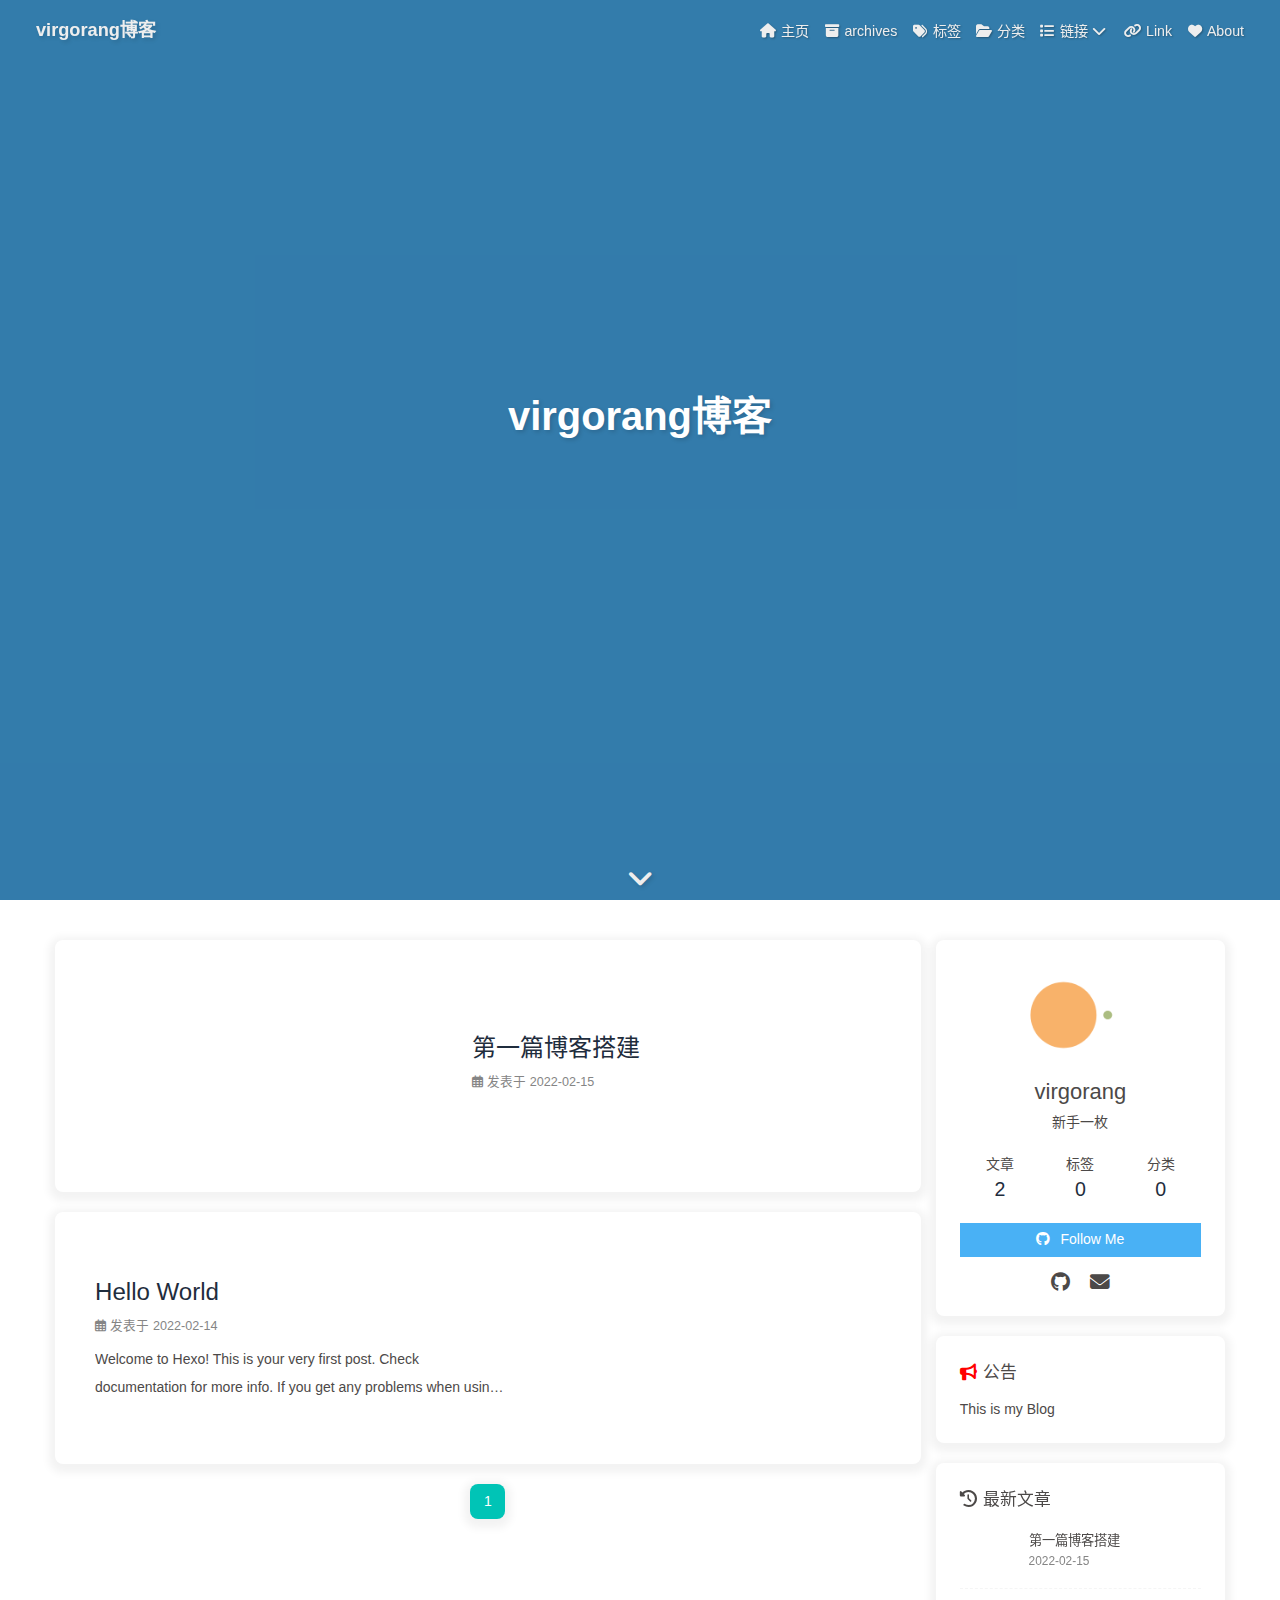
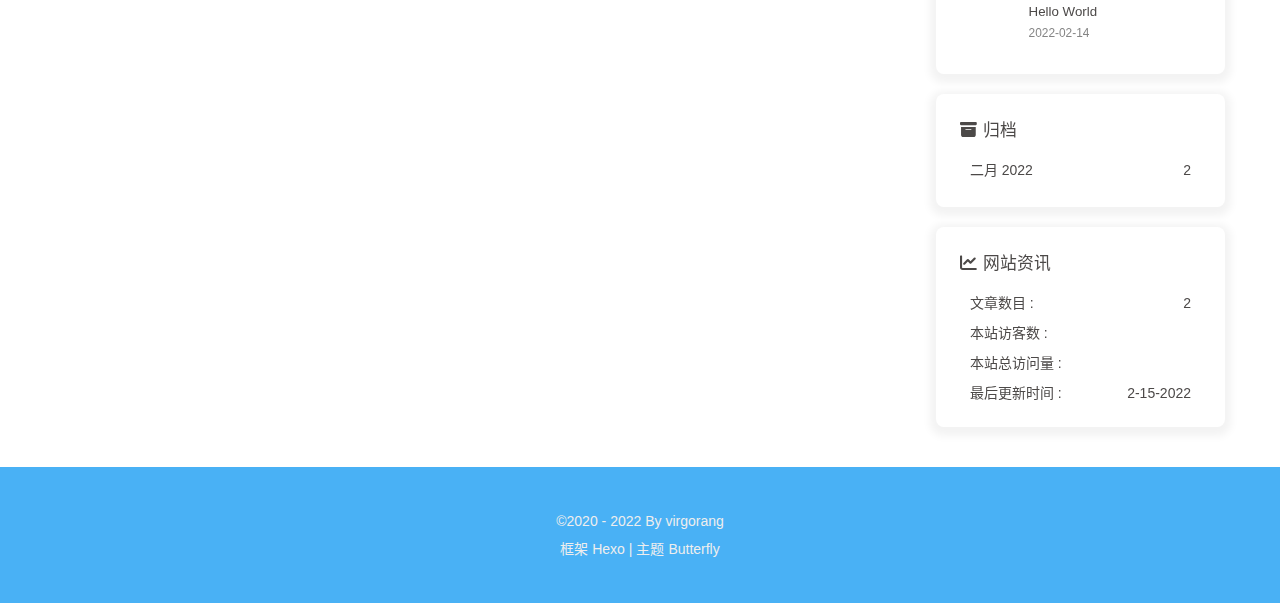
==== index.html @ 2f8d35a5 "Site updated: 2022-02-15 17:43:07" ====
<!DOCTYPE html><html lang="zh-CN" data-theme="light"><head><meta charset="UTF-8"><meta http-equiv="X-UA-Compatible" content="IE=edge"><meta name="viewport" content="width=device-width, initial-scale=1.0, maximum-scale=1.0, user-scalable=no"><title>virgorang博客 - ajj</title><meta name="keywords" content="博客，vvv"><meta name="author" content="virgorang"><meta name="copyright" content="virgorang"><meta name="format-detection" content="telephone=no"><meta name="theme-color" content="#ffffff"><meta name="description" content="新手一枚">
<meta property="og:type" content="website">
<meta property="og:title" content="virgorang博客">
<meta property="og:url" content="https://virgorang.io/index.html">
<meta property="og:site_name" content="virgorang博客">
<meta property="og:description" content="新手一枚">
<meta property="og:locale" content="zh_CN">
<meta property="og:image" content="https://i.loli.net/2021/02/24/5O1day2nriDzjSu.png">
<meta property="article:author" content="virgorang">
<meta property="article:tag" content="博客，vvv">
<meta name="twitter:card" content="summary">
<meta name="twitter:image" content="https://i.loli.net/2021/02/24/5O1day2nriDzjSu.png"><link rel="shortcut icon" href="/img/favicon.png"><link rel="canonical" href="https://virgorang.io/"><link rel="preconnect" href="//cdn.jsdelivr.net"/><link rel="preconnect" href="//busuanzi.ibruce.info"/><link rel="stylesheet" href="/css/index.css"><link rel="stylesheet" href="https://cdn.jsdelivr.net/npm/@fortawesome/fontawesome-free@6/css/all.min.css" media="print" onload="this.media='all'"><link rel="stylesheet" href="https://cdn.jsdelivr.net/npm/@fancyapps/ui/dist/fancybox.css" media="print" onload="this.media='all'"><script>const GLOBAL_CONFIG = { 
  root: '/',
  algolia: undefined,
  localSearch: undefined,
  translate: undefined,
  noticeOutdate: undefined,
  highlight: {"plugin":"highlighjs","highlightCopy":true,"highlightLang":true,"highlightHeightLimit":false},
  copy: {
    success: '复制成功',
    error: '复制错误',
    noSupport: '浏览器不支持'
  },
  relativeDate: {
    homepage: false,
    post: false
  },
  runtime: '',
  date_suffix: {
    just: '刚刚',
    min: '分钟前',
    hour: '小时前',
    day: '天前',
    month: '个月前'
  },
  copyright: undefined,
  lightbox: 'fancybox',
  Snackbar: undefined,
  source: {
    justifiedGallery: {
      js: 'https://cdn.jsdelivr.net/npm/flickr-justified-gallery@2/dist/fjGallery.min.js',
      css: 'https://cdn.jsdelivr.net/npm/flickr-justified-gallery@2/dist/fjGallery.min.css'
    }
  },
  isPhotoFigcaption: false,
  islazyload: false,
  isAnchor: false
}</script><script id="config-diff">var GLOBAL_CONFIG_SITE = {
  title: 'virgorang博客',
  isPost: false,
  isHome: true,
  isHighlightShrink: false,
  isToc: false,
  postUpdate: '2022-02-15 17:43:06'
}</script><noscript><style type="text/css">
  #nav {
    opacity: 1
  }
  .justified-gallery img {
    opacity: 1
  }

  #recent-posts time,
  #post-meta time {
    display: inline !important
  }
</style></noscript><script>(win=>{
    win.saveToLocal = {
      set: function setWithExpiry(key, value, ttl) {
        if (ttl === 0) return
        const now = new Date()
        const expiryDay = ttl * 86400000
        const item = {
          value: value,
          expiry: now.getTime() + expiryDay,
        }
        localStorage.setItem(key, JSON.stringify(item))
      },

      get: function getWithExpiry(key) {
        const itemStr = localStorage.getItem(key)

        if (!itemStr) {
          return undefined
        }
        const item = JSON.parse(itemStr)
        const now = new Date()

        if (now.getTime() > item.expiry) {
          localStorage.removeItem(key)
          return undefined
        }
        return item.value
      }
    }
  
    win.getScript = url => new Promise((resolve, reject) => {
      const script = document.createElement('script')
      script.src = url
      script.async = true
      script.onerror = reject
      script.onload = script.onreadystatechange = function() {
        const loadState = this.readyState
        if (loadState && loadState !== 'loaded' && loadState !== 'complete') return
        script.onload = script.onreadystatechange = null
        resolve()
      }
      document.head.appendChild(script)
    })
  
      win.activateDarkMode = function () {
        document.documentElement.setAttribute('data-theme', 'dark')
        if (document.querySelector('meta[name="theme-color"]') !== null) {
          document.querySelector('meta[name="theme-color"]').setAttribute('content', '#0d0d0d')
        }
      }
      win.activateLightMode = function () {
        document.documentElement.setAttribute('data-theme', 'light')
        if (document.querySelector('meta[name="theme-color"]') !== null) {
          document.querySelector('meta[name="theme-color"]').setAttribute('content', '#ffffff')
        }
      }
      const t = saveToLocal.get('theme')
    
          if (t === 'dark') activateDarkMode()
          else if (t === 'light') activateLightMode()
        
      const asideStatus = saveToLocal.get('aside-status')
      if (asideStatus !== undefined) {
        if (asideStatus === 'hide') {
          document.documentElement.classList.add('hide-aside')
        } else {
          document.documentElement.classList.remove('hide-aside')
        }
      }
    
    const detectApple = () => {
      if(/iPad|iPhone|iPod|Macintosh/.test(navigator.userAgent)){
        document.documentElement.classList.add('apple')
      }
    }
    detectApple()
    })(window)</script><meta name="generator" content="Hexo 6.0.0"></head><body><div id="sidebar"><div id="menu-mask"></div><div id="sidebar-menus"><div class="avatar-img is-center"><img src="https://i.loli.net/2021/02/24/5O1day2nriDzjSu.png" onerror="onerror=null;src='/img/friend_404.gif'" alt="avatar"/></div><div class="site-data is-center"><div class="data-item"><a href="/archives/"><div class="headline">文章</div><div class="length-num">2</div></a></div><div class="data-item"><a href="/tags/"><div class="headline">标签</div><div class="length-num">0</div></a></div><div class="data-item"><a href="/categories/"><div class="headline">分类</div><div class="length-num">0</div></a></div></div><hr/><div class="menus_items"><div class="menus_item"><a class="site-page" href="/"><i class="fa-fw fas fa-home"></i><span> 主页</span></a></div><div class="menus_item"><a class="site-page" href="/archives/"><i class="fa-fw fas fa-archive"></i><span> archives</span></a></div><div class="menus_item"><a class="site-page" href="/tags/"><i class="fa-fw fas fa-tags"></i><span> 标签</span></a></div><div class="menus_item"><a class="site-page" href="/categories/"><i class="fa-fw fas fa-folder-open"></i><span> 分类</span></a></div><div class="menus_item"><a class="site-page group" href="javascript:void(0);"><i class="fa-fw fas fa-list"></i><span> 链接</span><i class="fas fa-chevron-down"></i></a><ul class="menus_item_child"><li><a class="site-page child" href="/music/"><i class="fa-fw fas fa-music"></i><span> Music</span></a></li><li><a class="site-page child" href="/movies/"><i class="fa-fw fas fa-video"></i><span> Movie</span></a></li></ul></div><div class="menus_item"><a class="site-page" href="/link/"><i class="fa-fw fas fa-link"></i><span> Link</span></a></div><div class="menus_item"><a class="site-page" href="/about/"><i class="fa-fw fas fa-heart"></i><span> About</span></a></div></div></div></div><div class="page" id="body-wrap"><header class="full_page" id="page-header"><nav id="nav"><span id="blog_name"><a id="site-name" href="/">virgorang博客</a></span><div id="menus"><div class="menus_items"><div class="menus_item"><a class="site-page" href="/"><i class="fa-fw fas fa-home"></i><span> 主页</span></a></div><div class="menus_item"><a class="site-page" href="/archives/"><i class="fa-fw fas fa-archive"></i><span> archives</span></a></div><div class="menus_item"><a class="site-page" href="/tags/"><i class="fa-fw fas fa-tags"></i><span> 标签</span></a></div><div class="menus_item"><a class="site-page" href="/categories/"><i class="fa-fw fas fa-folder-open"></i><span> 分类</span></a></div><div class="menus_item"><a class="site-page group" href="javascript:void(0);"><i class="fa-fw fas fa-list"></i><span> 链接</span><i class="fas fa-chevron-down"></i></a><ul class="menus_item_child"><li><a class="site-page child" href="/music/"><i class="fa-fw fas fa-music"></i><span> Music</span></a></li><li><a class="site-page child" href="/movies/"><i class="fa-fw fas fa-video"></i><span> Movie</span></a></li></ul></div><div class="menus_item"><a class="site-page" href="/link/"><i class="fa-fw fas fa-link"></i><span> Link</span></a></div><div class="menus_item"><a class="site-page" href="/about/"><i class="fa-fw fas fa-heart"></i><span> About</span></a></div></div><div id="toggle-menu"><a class="site-page"><i class="fas fa-bars fa-fw"></i></a></div></div></nav><div id="site-info"><h1 id="site-title">virgorang博客</h1><div id="site_social_icons"><a class="social-icon" href="https://github.com/virgorang" target="_blank" title="Github"><i class="fab fa-github"></i></a><a class="social-icon" href="mailto:xxxxxx@gmail.com" target="_blank" title="Email"><i class="fas fa-envelope"></i></a></div></div><div id="scroll-down"><i class="fas fa-angle-down scroll-down-effects"></i></div></header><main class="layout" id="content-inner"><div class="recent-posts" id="recent-posts"><div class="recent-post-item"><div class="post_cover left"><a href="/2022/02/15/%E5%8D%9A%E5%AE%A2%E6%90%AD%E5%BB%BA/" title="第一篇博客搭建"><img class="post_bg" src="[data-uri]" onerror="this.onerror=null;this.src='/img/404.jpg'" alt="第一篇博客搭建"></a></div><div class="recent-post-info"><a class="article-title" href="/2022/02/15/%E5%8D%9A%E5%AE%A2%E6%90%AD%E5%BB%BA/" title="第一篇博客搭建">第一篇博客搭建</a><div class="article-meta-wrap"><span class="post-meta-date"><i class="far fa-calendar-alt"></i><span class="article-meta-label">发表于</span><time datetime="2022-02-15T09:29:27.297Z" title="发表于 2022-02-15 17:29:27">2022-02-15</time></span></div><div class="content"></div></div></div><div class="recent-post-item"><div class="post_cover right"><a href="/2022/02/14/hello-world/" title="Hello World"><img class="post_bg" src="[data-uri]" onerror="this.onerror=null;this.src='/img/404.jpg'" alt="Hello World"></a></div><div class="recent-post-info"><a class="article-title" href="/2022/02/14/hello-world/" title="Hello World">Hello World</a><div class="article-meta-wrap"><span class="post-meta-date"><i class="far fa-calendar-alt"></i><span class="article-meta-label">发表于</span><time datetime="2022-02-14T07:41:02.362Z" title="发表于 2022-02-14 15:41:02">2022-02-14</time></span></div><div class="content">Welcome to Hexo! This is your very first post. Check documentation for more info. If you get any problems when using Hexo, you can find the answer in troubleshooting or you can ask me on GitHub.
Quick StartCreate a new post$ hexo new &quot;My New Post&quot;

More info: Writing
Run server$ hexo server

More info: Server
Generate static files$ hexo generate

More info: Generating
Deploy to remote sites$ hexo deploy

More info: Deployment
</div></div></div><nav id="pagination"><div class="pagination"><span class="page-number current">1</span></div></nav></div><div class="aside-content" id="aside-content"><div class="card-widget card-info"><div class="is-center"><div class="avatar-img"><img src="https://i.loli.net/2021/02/24/5O1day2nriDzjSu.png" onerror="this.onerror=null;this.src='/img/friend_404.gif'" alt="avatar"/></div><div class="author-info__name">virgorang</div><div class="author-info__description">新手一枚</div></div><div class="card-info-data is-center"><div class="card-info-data-item"><a href="/archives/"><div class="headline">文章</div><div class="length-num">2</div></a></div><div class="card-info-data-item"><a href="/tags/"><div class="headline">标签</div><div class="length-num">0</div></a></div><div class="card-info-data-item"><a href="/categories/"><div class="headline">分类</div><div class="length-num">0</div></a></div></div><a id="card-info-btn" target="_blank" rel="noopener" href="https://github.com/xxxxxx"><i class="fab fa-github"></i><span>Follow Me</span></a><div class="card-info-social-icons is-center"><a class="social-icon" href="https://github.com/virgorang" target="_blank" title="Github"><i class="fab fa-github"></i></a><a class="social-icon" href="mailto:xxxxxx@gmail.com" target="_blank" title="Email"><i class="fas fa-envelope"></i></a></div></div><div class="card-widget card-announcement"><div class="item-headline"><i class="fas fa-bullhorn fa-shake"></i><span>公告</span></div><div class="announcement_content">This is my Blog</div></div><div class="sticky_layout"><div class="card-widget card-recent-post"><div class="item-headline"><i class="fas fa-history"></i><span>最新文章</span></div><div class="aside-list"><div class="aside-list-item"><a class="thumbnail" href="/2022/02/15/%E5%8D%9A%E5%AE%A2%E6%90%AD%E5%BB%BA/" title="第一篇博客搭建"><img src="[data-uri]" onerror="this.onerror=null;this.src='/img/404.jpg'" alt="第一篇博客搭建"/></a><div class="content"><a class="title" href="/2022/02/15/%E5%8D%9A%E5%AE%A2%E6%90%AD%E5%BB%BA/" title="第一篇博客搭建">第一篇博客搭建</a><time datetime="2022-02-15T09:29:27.297Z" title="发表于 2022-02-15 17:29:27">2022-02-15</time></div></div><div class="aside-list-item"><a class="thumbnail" href="/2022/02/14/hello-world/" title="Hello World"><img src="[data-uri]" onerror="this.onerror=null;this.src='/img/404.jpg'" alt="Hello World"/></a><div class="content"><a class="title" href="/2022/02/14/hello-world/" title="Hello World">Hello World</a><time datetime="2022-02-14T07:41:02.362Z" title="发表于 2022-02-14 15:41:02">2022-02-14</time></div></div></div></div><div class="card-widget card-archives"><div class="item-headline"><i class="fas fa-archive"></i><span>归档</span></div><ul class="card-archive-list"><li class="card-archive-list-item"><a class="card-archive-list-link" href="/archives/2022/02/"><span class="card-archive-list-date">二月 2022</span><span class="card-archive-list-count">2</span></a></li></ul></div><div class="card-widget card-webinfo"><div class="item-headline"><i class="fas fa-chart-line"></i><span>网站资讯</span></div><div class="webinfo"><div class="webinfo-item"><div class="item-name">文章数目 :</div><div class="item-count">2</div></div><div class="webinfo-item"><div class="item-name">本站访客数 :</div><div class="item-count" id="busuanzi_value_site_uv"></div></div><div class="webinfo-item"><div class="item-name">本站总访问量 :</div><div class="item-count" id="busuanzi_value_site_pv"></div></div><div class="webinfo-item"><div class="item-name">最后更新时间 :</div><div class="item-count" id="last-push-date" data-lastPushDate="2022-02-15T09:43:06.542Z"></div></div></div></div></div></div></main><footer id="footer"><div id="footer-wrap"><div class="copyright">&copy;2020 - 2022 By virgorang</div><div class="framework-info"><span>框架 </span><a target="_blank" rel="noopener" href="https://hexo.io">Hexo</a><span class="footer-separator">|</span><span>主题 </span><a target="_blank" rel="noopener" href="https://github.com/jerryc127/hexo-theme-butterfly">Butterfly</a></div></div></footer></div><div id="rightside"><div id="rightside-config-hide"><button id="darkmode" type="button" title="浅色和深色模式转换"><i class="fas fa-adjust"></i></button><button id="hide-aside-btn" type="button" title="单栏和双栏切换"><i class="fas fa-arrows-alt-h"></i></button></div><div id="rightside-config-show"><button id="rightside_config" type="button" title="设置"><i class="fas fa-cog fa-spin"></i></button><button id="go-up" type="button" title="回到顶部"><i class="fas fa-arrow-up"></i></button></div></div><div><script src="/js/utils.js"></script><script src="/js/main.js"></script><script src="https://cdn.jsdelivr.net/npm/@fancyapps/ui/dist/fancybox.umd.js"></script><div class="js-pjax"></div><script async data-pjax src="//busuanzi.ibruce.info/busuanzi/2.3/busuanzi.pure.mini.js"></script></div></body></html>
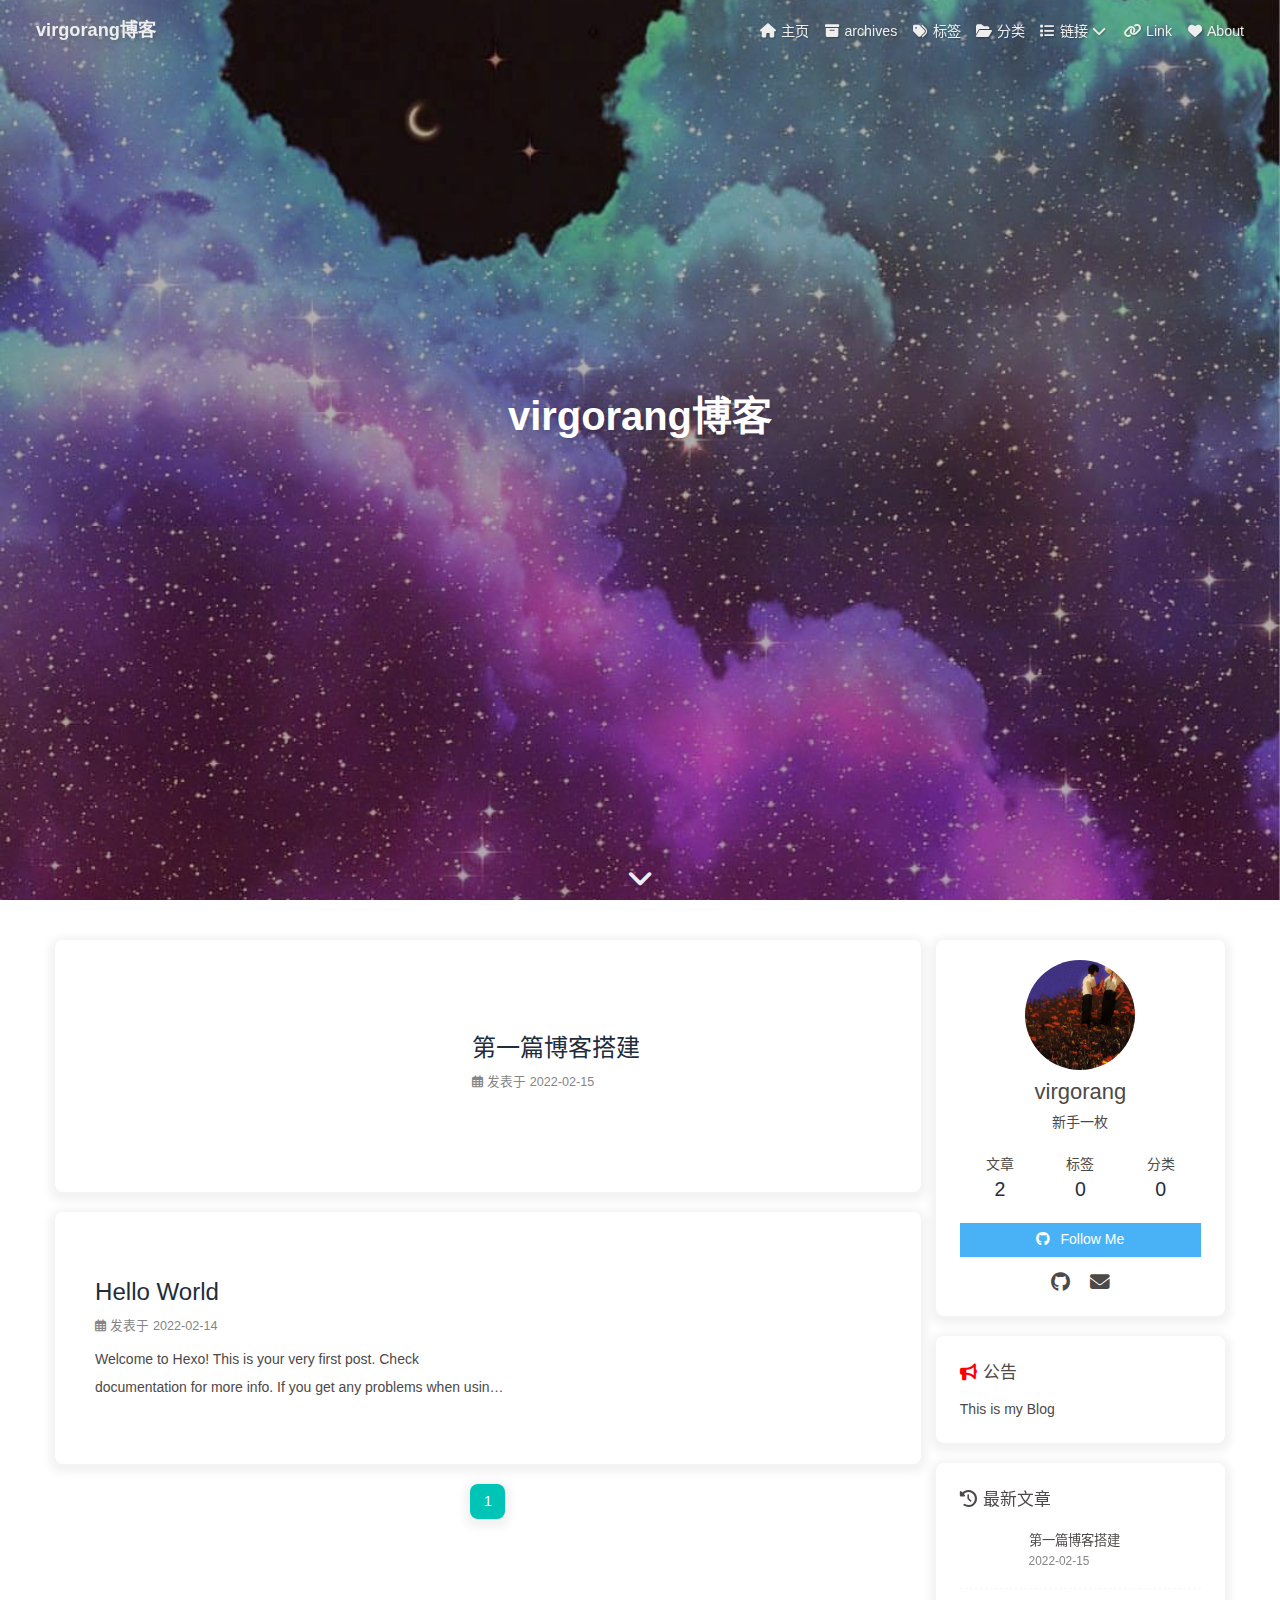
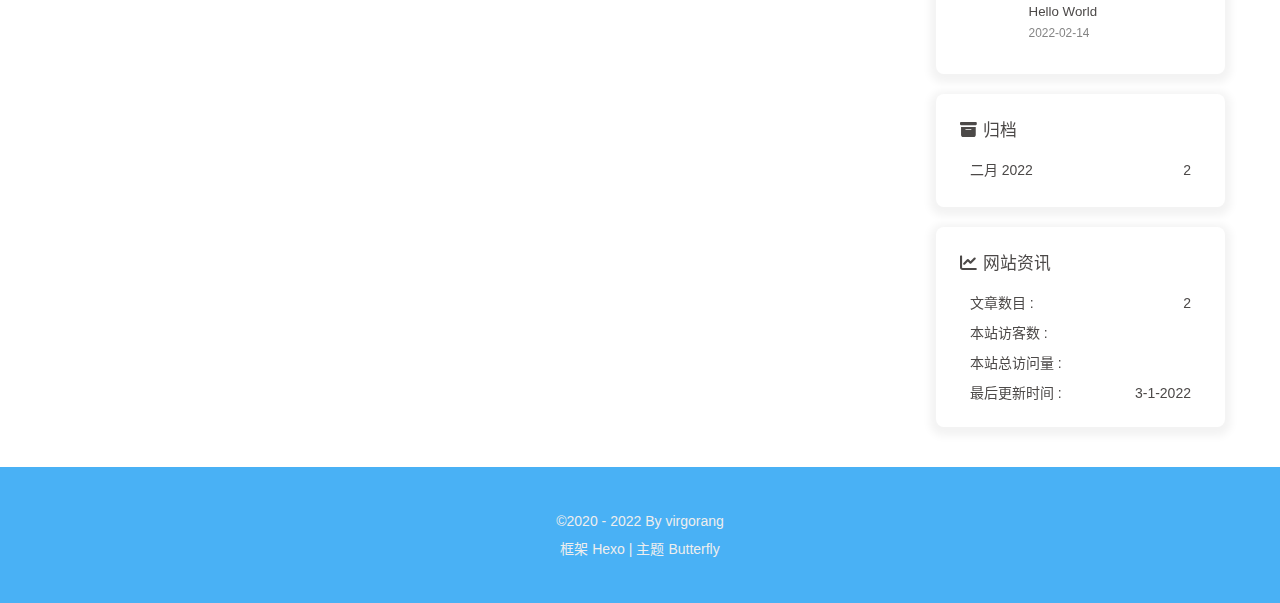
==== commit 3f3e1e01: "Site updated: 2022-03-01 15:33:47" ====
--- a/index.html
+++ b/index.html
@@ -5,11 +5,11 @@
 <meta property="og:site_name" content="virgorang博客">
 <meta property="og:description" content="新手一枚">
 <meta property="og:locale" content="zh_CN">
-<meta property="og:image" content="https://i.loli.net/2021/02/24/5O1day2nriDzjSu.png">
+<meta property="og:image" content="https://virgorang.io/img/tou.png">
 <meta property="article:author" content="virgorang">
 <meta property="article:tag" content="博客，vvv">
 <meta name="twitter:card" content="summary">
-<meta name="twitter:image" content="https://i.loli.net/2021/02/24/5O1day2nriDzjSu.png"><link rel="shortcut icon" href="/img/favicon.png"><link rel="canonical" href="https://virgorang.io/"><link rel="preconnect" href="//cdn.jsdelivr.net"/><link rel="preconnect" href="//busuanzi.ibruce.info"/><link rel="stylesheet" href="/css/index.css"><link rel="stylesheet" href="https://cdn.jsdelivr.net/npm/@fortawesome/fontawesome-free@6/css/all.min.css" media="print" onload="this.media='all'"><link rel="stylesheet" href="https://cdn.jsdelivr.net/npm/@fancyapps/ui/dist/fancybox.css" media="print" onload="this.media='all'"><script>const GLOBAL_CONFIG = { 
+<meta name="twitter:image" content="https://virgorang.io/img/tou.png"><link rel="shortcut icon" href="/img/favicon.png"><link rel="canonical" href="https://virgorang.io/"><link rel="preconnect" href="//cdn.jsdelivr.net"/><link rel="preconnect" href="//busuanzi.ibruce.info"/><link rel="stylesheet" href="/css/index.css"><link rel="stylesheet" href="https://cdn.jsdelivr.net/npm/@fortawesome/fontawesome-free@6/css/all.min.css" media="print" onload="this.media='all'"><link rel="stylesheet" href="https://cdn.jsdelivr.net/npm/@fancyapps/ui/dist/fancybox.css" media="print" onload="this.media='all'"><script>const GLOBAL_CONFIG = { 
   root: '/',
   algolia: undefined,
   localSearch: undefined,
@@ -51,7 +51,7 @@
   isHome: true,
   isHighlightShrink: false,
   isToc: false,
-  postUpdate: '2022-02-15 17:43:06'
+  postUpdate: '2022-03-01 15:32:36'
 }</script><noscript><style type="text/css">
   #nav {
     opacity: 1
@@ -140,7 +140,7 @@
       }
     }
     detectApple()
-    })(window)</script><meta name="generator" content="Hexo 6.0.0"></head><body><div id="sidebar"><div id="menu-mask"></div><div id="sidebar-menus"><div class="avatar-img is-center"><img src="https://i.loli.net/2021/02/24/5O1day2nriDzjSu.png" onerror="onerror=null;src='/img/friend_404.gif'" alt="avatar"/></div><div class="site-data is-center"><div class="data-item"><a href="/archives/"><div class="headline">文章</div><div class="length-num">2</div></a></div><div class="data-item"><a href="/tags/"><div class="headline">标签</div><div class="length-num">0</div></a></div><div class="data-item"><a href="/categories/"><div class="headline">分类</div><div class="length-num">0</div></a></div></div><hr/><div class="menus_items"><div class="menus_item"><a class="site-page" href="/"><i class="fa-fw fas fa-home"></i><span> 主页</span></a></div><div class="menus_item"><a class="site-page" href="/archives/"><i class="fa-fw fas fa-archive"></i><span> archives</span></a></div><div class="menus_item"><a class="site-page" href="/tags/"><i class="fa-fw fas fa-tags"></i><span> 标签</span></a></div><div class="menus_item"><a class="site-page" href="/categories/"><i class="fa-fw fas fa-folder-open"></i><span> 分类</span></a></div><div class="menus_item"><a class="site-page group" href="javascript:void(0);"><i class="fa-fw fas fa-list"></i><span> 链接</span><i class="fas fa-chevron-down"></i></a><ul class="menus_item_child"><li><a class="site-page child" href="/music/"><i class="fa-fw fas fa-music"></i><span> Music</span></a></li><li><a class="site-page child" href="/movies/"><i class="fa-fw fas fa-video"></i><span> Movie</span></a></li></ul></div><div class="menus_item"><a class="site-page" href="/link/"><i class="fa-fw fas fa-link"></i><span> Link</span></a></div><div class="menus_item"><a class="site-page" href="/about/"><i class="fa-fw fas fa-heart"></i><span> About</span></a></div></div></div></div><div class="page" id="body-wrap"><header class="full_page" id="page-header"><nav id="nav"><span id="blog_name"><a id="site-name" href="/">virgorang博客</a></span><div id="menus"><div class="menus_items"><div class="menus_item"><a class="site-page" href="/"><i class="fa-fw fas fa-home"></i><span> 主页</span></a></div><div class="menus_item"><a class="site-page" href="/archives/"><i class="fa-fw fas fa-archive"></i><span> archives</span></a></div><div class="menus_item"><a class="site-page" href="/tags/"><i class="fa-fw fas fa-tags"></i><span> 标签</span></a></div><div class="menus_item"><a class="site-page" href="/categories/"><i class="fa-fw fas fa-folder-open"></i><span> 分类</span></a></div><div class="menus_item"><a class="site-page group" href="javascript:void(0);"><i class="fa-fw fas fa-list"></i><span> 链接</span><i class="fas fa-chevron-down"></i></a><ul class="menus_item_child"><li><a class="site-page child" href="/music/"><i class="fa-fw fas fa-music"></i><span> Music</span></a></li><li><a class="site-page child" href="/movies/"><i class="fa-fw fas fa-video"></i><span> Movie</span></a></li></ul></div><div class="menus_item"><a class="site-page" href="/link/"><i class="fa-fw fas fa-link"></i><span> Link</span></a></div><div class="menus_item"><a class="site-page" href="/about/"><i class="fa-fw fas fa-heart"></i><span> About</span></a></div></div><div id="toggle-menu"><a class="site-page"><i class="fas fa-bars fa-fw"></i></a></div></div></nav><div id="site-info"><h1 id="site-title">virgorang博客</h1><div id="site_social_icons"><a class="social-icon" href="https://github.com/virgorang" target="_blank" title="Github"><i class="fab fa-github"></i></a><a class="social-icon" href="mailto:xxxxxx@gmail.com" target="_blank" title="Email"><i class="fas fa-envelope"></i></a></div></div><div id="scroll-down"><i class="fas fa-angle-down scroll-down-effects"></i></div></header><main class="layout" id="content-inner"><div class="recent-posts" id="recent-posts"><div class="recent-post-item"><div class="post_cover left"><a href="/2022/02/15/%E5%8D%9A%E5%AE%A2%E6%90%AD%E5%BB%BA/" title="第一篇博客搭建"><img class="post_bg" src="[data-uri]" onerror="this.onerror=null;this.src='/img/404.jpg'" alt="第一篇博客搭建"></a></div><div class="recent-post-info"><a class="article-title" href="/2022/02/15/%E5%8D%9A%E5%AE%A2%E6%90%AD%E5%BB%BA/" title="第一篇博客搭建">第一篇博客搭建</a><div class="article-meta-wrap"><span class="post-meta-date"><i class="far fa-calendar-alt"></i><span class="article-meta-label">发表于</span><time datetime="2022-02-15T09:29:27.297Z" title="发表于 2022-02-15 17:29:27">2022-02-15</time></span></div><div class="content"></div></div></div><div class="recent-post-item"><div class="post_cover right"><a href="/2022/02/14/hello-world/" title="Hello World"><img class="post_bg" src="[data-uri]" onerror="this.onerror=null;this.src='/img/404.jpg'" alt="Hello World"></a></div><div class="recent-post-info"><a class="article-title" href="/2022/02/14/hello-world/" title="Hello World">Hello World</a><div class="article-meta-wrap"><span class="post-meta-date"><i class="far fa-calendar-alt"></i><span class="article-meta-label">发表于</span><time datetime="2022-02-14T07:41:02.362Z" title="发表于 2022-02-14 15:41:02">2022-02-14</time></span></div><div class="content">Welcome to Hexo! This is your very first post. Check documentation for more info. If you get any problems when using Hexo, you can find the answer in troubleshooting or you can ask me on GitHub.
+    })(window)</script><meta name="generator" content="Hexo 6.0.0"></head><body><div id="sidebar"><div id="menu-mask"></div><div id="sidebar-menus"><div class="avatar-img is-center"><img src="/./img/tou.png" onerror="onerror=null;src='/img/friend_404.gif'" alt="avatar"/></div><div class="site-data is-center"><div class="data-item"><a href="/archives/"><div class="headline">文章</div><div class="length-num">2</div></a></div><div class="data-item"><a href="/tags/"><div class="headline">标签</div><div class="length-num">0</div></a></div><div class="data-item"><a href="/categories/"><div class="headline">分类</div><div class="length-num">0</div></a></div></div><hr/><div class="menus_items"><div class="menus_item"><a class="site-page" href="/"><i class="fa-fw fas fa-home"></i><span> 主页</span></a></div><div class="menus_item"><a class="site-page" href="/archives/"><i class="fa-fw fas fa-archive"></i><span> archives</span></a></div><div class="menus_item"><a class="site-page" href="/tags/"><i class="fa-fw fas fa-tags"></i><span> 标签</span></a></div><div class="menus_item"><a class="site-page" href="/categories/"><i class="fa-fw fas fa-folder-open"></i><span> 分类</span></a></div><div class="menus_item"><a class="site-page group" href="javascript:void(0);"><i class="fa-fw fas fa-list"></i><span> 链接</span><i class="fas fa-chevron-down"></i></a><ul class="menus_item_child"><li><a class="site-page child" href="/music/"><i class="fa-fw fas fa-music"></i><span> Music</span></a></li><li><a class="site-page child" href="/movies/"><i class="fa-fw fas fa-video"></i><span> Movie</span></a></li></ul></div><div class="menus_item"><a class="site-page" href="/link/"><i class="fa-fw fas fa-link"></i><span> Link</span></a></div><div class="menus_item"><a class="site-page" href="/about/"><i class="fa-fw fas fa-heart"></i><span> About</span></a></div></div></div></div><div class="page" id="body-wrap"><header class="full_page" id="page-header" style="background-image: url('/./img/sky_1.jpeg')"><nav id="nav"><span id="blog_name"><a id="site-name" href="/">virgorang博客</a></span><div id="menus"><div class="menus_items"><div class="menus_item"><a class="site-page" href="/"><i class="fa-fw fas fa-home"></i><span> 主页</span></a></div><div class="menus_item"><a class="site-page" href="/archives/"><i class="fa-fw fas fa-archive"></i><span> archives</span></a></div><div class="menus_item"><a class="site-page" href="/tags/"><i class="fa-fw fas fa-tags"></i><span> 标签</span></a></div><div class="menus_item"><a class="site-page" href="/categories/"><i class="fa-fw fas fa-folder-open"></i><span> 分类</span></a></div><div class="menus_item"><a class="site-page group" href="javascript:void(0);"><i class="fa-fw fas fa-list"></i><span> 链接</span><i class="fas fa-chevron-down"></i></a><ul class="menus_item_child"><li><a class="site-page child" href="/music/"><i class="fa-fw fas fa-music"></i><span> Music</span></a></li><li><a class="site-page child" href="/movies/"><i class="fa-fw fas fa-video"></i><span> Movie</span></a></li></ul></div><div class="menus_item"><a class="site-page" href="/link/"><i class="fa-fw fas fa-link"></i><span> Link</span></a></div><div class="menus_item"><a class="site-page" href="/about/"><i class="fa-fw fas fa-heart"></i><span> About</span></a></div></div><div id="toggle-menu"><a class="site-page"><i class="fas fa-bars fa-fw"></i></a></div></div></nav><div id="site-info"><h1 id="site-title">virgorang博客</h1><div id="site_social_icons"><a class="social-icon" href="https://github.com/virgorang" target="_blank" title="Github"><i class="fab fa-github"></i></a><a class="social-icon" href="mailto:xxxxxx@gmail.com" target="_blank" title="Email"><i class="fas fa-envelope"></i></a></div></div><div id="scroll-down"><i class="fas fa-angle-down scroll-down-effects"></i></div></header><main class="layout" id="content-inner"><div class="recent-posts" id="recent-posts"><div class="recent-post-item"><div class="post_cover left"><a href="/2022/02/15/%E5%8D%9A%E5%AE%A2%E6%90%AD%E5%BB%BA/" title="第一篇博客搭建"><img class="post_bg" src="[data-uri]" onerror="this.onerror=null;this.src='/img/404.jpg'" alt="第一篇博客搭建"></a></div><div class="recent-post-info"><a class="article-title" href="/2022/02/15/%E5%8D%9A%E5%AE%A2%E6%90%AD%E5%BB%BA/" title="第一篇博客搭建">第一篇博客搭建</a><div class="article-meta-wrap"><span class="post-meta-date"><i class="far fa-calendar-alt"></i><span class="article-meta-label">发表于</span><time datetime="2022-02-15T09:29:27.297Z" title="发表于 2022-02-15 17:29:27">2022-02-15</time></span></div><div class="content"></div></div></div><div class="recent-post-item"><div class="post_cover right"><a href="/2022/02/14/hello-world/" title="Hello World"><img class="post_bg" src="[data-uri]" onerror="this.onerror=null;this.src='/img/404.jpg'" alt="Hello World"></a></div><div class="recent-post-info"><a class="article-title" href="/2022/02/14/hello-world/" title="Hello World">Hello World</a><div class="article-meta-wrap"><span class="post-meta-date"><i class="far fa-calendar-alt"></i><span class="article-meta-label">发表于</span><time datetime="2022-02-14T07:41:02.362Z" title="发表于 2022-02-14 15:41:02">2022-02-14</time></span></div><div class="content">Welcome to Hexo! This is your very first post. Check documentation for more info. If you get any problems when using Hexo, you can find the answer in troubleshooting or you can ask me on GitHub.
 Quick StartCreate a new post$ hexo new &quot;My New Post&quot;
 
 More info: Writing
@@ -153,4 +153,4 @@
 Deploy to remote sites$ hexo deploy
 
 More info: Deployment
-</div></div></div><nav id="pagination"><div class="pagination"><span class="page-number current">1</span></div></nav></div><div class="aside-content" id="aside-content"><div class="card-widget card-info"><div class="is-center"><div class="avatar-img"><img src="https://i.loli.net/2021/02/24/5O1day2nriDzjSu.png" onerror="this.onerror=null;this.src='/img/friend_404.gif'" alt="avatar"/></div><div class="author-info__name">virgorang</div><div class="author-info__description">新手一枚</div></div><div class="card-info-data is-center"><div class="card-info-data-item"><a href="/archives/"><div class="headline">文章</div><div class="length-num">2</div></a></div><div class="card-info-data-item"><a href="/tags/"><div class="headline">标签</div><div class="length-num">0</div></a></div><div class="card-info-data-item"><a href="/categories/"><div class="headline">分类</div><div class="length-num">0</div></a></div></div><a id="card-info-btn" target="_blank" rel="noopener" href="https://github.com/xxxxxx"><i class="fab fa-github"></i><span>Follow Me</span></a><div class="card-info-social-icons is-center"><a class="social-icon" href="https://github.com/virgorang" target="_blank" title="Github"><i class="fab fa-github"></i></a><a class="social-icon" href="mailto:xxxxxx@gmail.com" target="_blank" title="Email"><i class="fas fa-envelope"></i></a></div></div><div class="card-widget card-announcement"><div class="item-headline"><i class="fas fa-bullhorn fa-shake"></i><span>公告</span></div><div class="announcement_content">This is my Blog</div></div><div class="sticky_layout"><div class="card-widget card-recent-post"><div class="item-headline"><i class="fas fa-history"></i><span>最新文章</span></div><div class="aside-list"><div class="aside-list-item"><a class="thumbnail" href="/2022/02/15/%E5%8D%9A%E5%AE%A2%E6%90%AD%E5%BB%BA/" title="第一篇博客搭建"><img src="[data-uri]" onerror="this.onerror=null;this.src='/img/404.jpg'" alt="第一篇博客搭建"/></a><div class="content"><a class="title" href="/2022/02/15/%E5%8D%9A%E5%AE%A2%E6%90%AD%E5%BB%BA/" title="第一篇博客搭建">第一篇博客搭建</a><time datetime="2022-02-15T09:29:27.297Z" title="发表于 2022-02-15 17:29:27">2022-02-15</time></div></div><div class="aside-list-item"><a class="thumbnail" href="/2022/02/14/hello-world/" title="Hello World"><img src="[data-uri]" onerror="this.onerror=null;this.src='/img/404.jpg'" alt="Hello World"/></a><div class="content"><a class="title" href="/2022/02/14/hello-world/" title="Hello World">Hello World</a><time datetime="2022-02-14T07:41:02.362Z" title="发表于 2022-02-14 15:41:02">2022-02-14</time></div></div></div></div><div class="card-widget card-archives"><div class="item-headline"><i class="fas fa-archive"></i><span>归档</span></div><ul class="card-archive-list"><li class="card-archive-list-item"><a class="card-archive-list-link" href="/archives/2022/02/"><span class="card-archive-list-date">二月 2022</span><span class="card-archive-list-count">2</span></a></li></ul></div><div class="card-widget card-webinfo"><div class="item-headline"><i class="fas fa-chart-line"></i><span>网站资讯</span></div><div class="webinfo"><div class="webinfo-item"><div class="item-name">文章数目 :</div><div class="item-count">2</div></div><div class="webinfo-item"><div class="item-name">本站访客数 :</div><div class="item-count" id="busuanzi_value_site_uv"></div></div><div class="webinfo-item"><div class="item-name">本站总访问量 :</div><div class="item-count" id="busuanzi_value_site_pv"></div></div><div class="webinfo-item"><div class="item-name">最后更新时间 :</div><div class="item-count" id="last-push-date" data-lastPushDate="2022-02-15T09:43:06.542Z"></div></div></div></div></div></div></main><footer id="footer"><div id="footer-wrap"><div class="copyright">&copy;2020 - 2022 By virgorang</div><div class="framework-info"><span>框架 </span><a target="_blank" rel="noopener" href="https://hexo.io">Hexo</a><span class="footer-separator">|</span><span>主题 </span><a target="_blank" rel="noopener" href="https://github.com/jerryc127/hexo-theme-butterfly">Butterfly</a></div></div></footer></div><div id="rightside"><div id="rightside-config-hide"><button id="darkmode" type="button" title="浅色和深色模式转换"><i class="fas fa-adjust"></i></button><button id="hide-aside-btn" type="button" title="单栏和双栏切换"><i class="fas fa-arrows-alt-h"></i></button></div><div id="rightside-config-show"><button id="rightside_config" type="button" title="设置"><i class="fas fa-cog fa-spin"></i></button><button id="go-up" type="button" title="回到顶部"><i class="fas fa-arrow-up"></i></button></div></div><div><script src="/js/utils.js"></script><script src="/js/main.js"></script><script src="https://cdn.jsdelivr.net/npm/@fancyapps/ui/dist/fancybox.umd.js"></script><div class="js-pjax"></div><script async data-pjax src="//busuanzi.ibruce.info/busuanzi/2.3/busuanzi.pure.mini.js"></script></div></body></html>+</div></div></div><nav id="pagination"><div class="pagination"><span class="page-number current">1</span></div></nav></div><div class="aside-content" id="aside-content"><div class="card-widget card-info"><div class="is-center"><div class="avatar-img"><img src="/./img/tou.png" onerror="this.onerror=null;this.src='/img/friend_404.gif'" alt="avatar"/></div><div class="author-info__name">virgorang</div><div class="author-info__description">新手一枚</div></div><div class="card-info-data is-center"><div class="card-info-data-item"><a href="/archives/"><div class="headline">文章</div><div class="length-num">2</div></a></div><div class="card-info-data-item"><a href="/tags/"><div class="headline">标签</div><div class="length-num">0</div></a></div><div class="card-info-data-item"><a href="/categories/"><div class="headline">分类</div><div class="length-num">0</div></a></div></div><a id="card-info-btn" target="_blank" rel="noopener" href="https://github.com/xxxxxx"><i class="fab fa-github"></i><span>Follow Me</span></a><div class="card-info-social-icons is-center"><a class="social-icon" href="https://github.com/virgorang" target="_blank" title="Github"><i class="fab fa-github"></i></a><a class="social-icon" href="mailto:xxxxxx@gmail.com" target="_blank" title="Email"><i class="fas fa-envelope"></i></a></div></div><div class="card-widget card-announcement"><div class="item-headline"><i class="fas fa-bullhorn fa-shake"></i><span>公告</span></div><div class="announcement_content">This is my Blog</div></div><div class="sticky_layout"><div class="card-widget card-recent-post"><div class="item-headline"><i class="fas fa-history"></i><span>最新文章</span></div><div class="aside-list"><div class="aside-list-item"><a class="thumbnail" href="/2022/02/15/%E5%8D%9A%E5%AE%A2%E6%90%AD%E5%BB%BA/" title="第一篇博客搭建"><img src="[data-uri]" onerror="this.onerror=null;this.src='/img/404.jpg'" alt="第一篇博客搭建"/></a><div class="content"><a class="title" href="/2022/02/15/%E5%8D%9A%E5%AE%A2%E6%90%AD%E5%BB%BA/" title="第一篇博客搭建">第一篇博客搭建</a><time datetime="2022-02-15T09:29:27.297Z" title="发表于 2022-02-15 17:29:27">2022-02-15</time></div></div><div class="aside-list-item"><a class="thumbnail" href="/2022/02/14/hello-world/" title="Hello World"><img src="[data-uri]" onerror="this.onerror=null;this.src='/img/404.jpg'" alt="Hello World"/></a><div class="content"><a class="title" href="/2022/02/14/hello-world/" title="Hello World">Hello World</a><time datetime="2022-02-14T07:41:02.362Z" title="发表于 2022-02-14 15:41:02">2022-02-14</time></div></div></div></div><div class="card-widget card-archives"><div class="item-headline"><i class="fas fa-archive"></i><span>归档</span></div><ul class="card-archive-list"><li class="card-archive-list-item"><a class="card-archive-list-link" href="/archives/2022/02/"><span class="card-archive-list-date">二月 2022</span><span class="card-archive-list-count">2</span></a></li></ul></div><div class="card-widget card-webinfo"><div class="item-headline"><i class="fas fa-chart-line"></i><span>网站资讯</span></div><div class="webinfo"><div class="webinfo-item"><div class="item-name">文章数目 :</div><div class="item-count">2</div></div><div class="webinfo-item"><div class="item-name">本站访客数 :</div><div class="item-count" id="busuanzi_value_site_uv"></div></div><div class="webinfo-item"><div class="item-name">本站总访问量 :</div><div class="item-count" id="busuanzi_value_site_pv"></div></div><div class="webinfo-item"><div class="item-name">最后更新时间 :</div><div class="item-count" id="last-push-date" data-lastPushDate="2022-03-01T07:32:36.554Z"></div></div></div></div></div></div></main><footer id="footer"><div id="footer-wrap"><div class="copyright">&copy;2020 - 2022 By virgorang</div><div class="framework-info"><span>框架 </span><a target="_blank" rel="noopener" href="https://hexo.io">Hexo</a><span class="footer-separator">|</span><span>主题 </span><a target="_blank" rel="noopener" href="https://github.com/jerryc127/hexo-theme-butterfly">Butterfly</a></div></div></footer></div><div id="rightside"><div id="rightside-config-hide"><button id="darkmode" type="button" title="浅色和深色模式转换"><i class="fas fa-adjust"></i></button><button id="hide-aside-btn" type="button" title="单栏和双栏切换"><i class="fas fa-arrows-alt-h"></i></button></div><div id="rightside-config-show"><button id="rightside_config" type="button" title="设置"><i class="fas fa-cog fa-spin"></i></button><button id="go-up" type="button" title="回到顶部"><i class="fas fa-arrow-up"></i></button></div></div><div><script src="/js/utils.js"></script><script src="/js/main.js"></script><script src="https://cdn.jsdelivr.net/npm/@fancyapps/ui/dist/fancybox.umd.js"></script><div class="js-pjax"></div><script async data-pjax src="//busuanzi.ibruce.info/busuanzi/2.3/busuanzi.pure.mini.js"></script></div></body></html>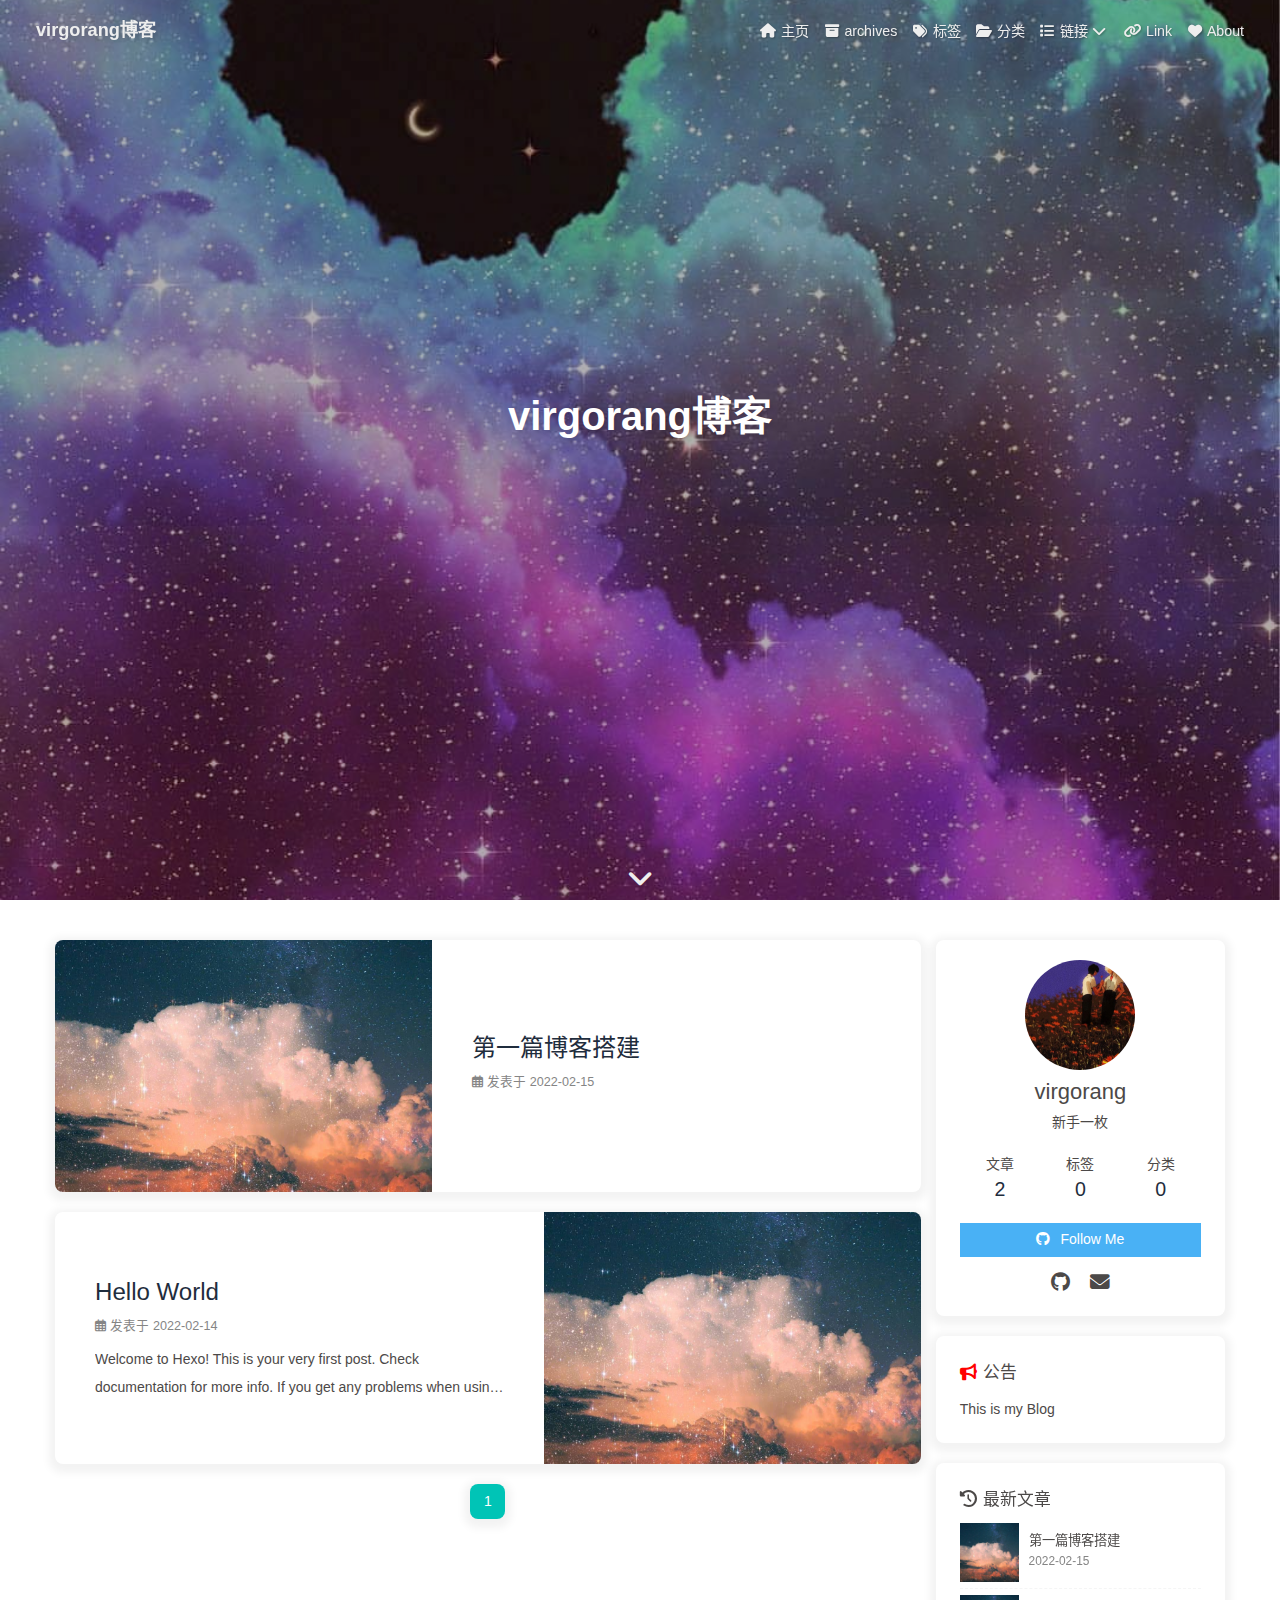
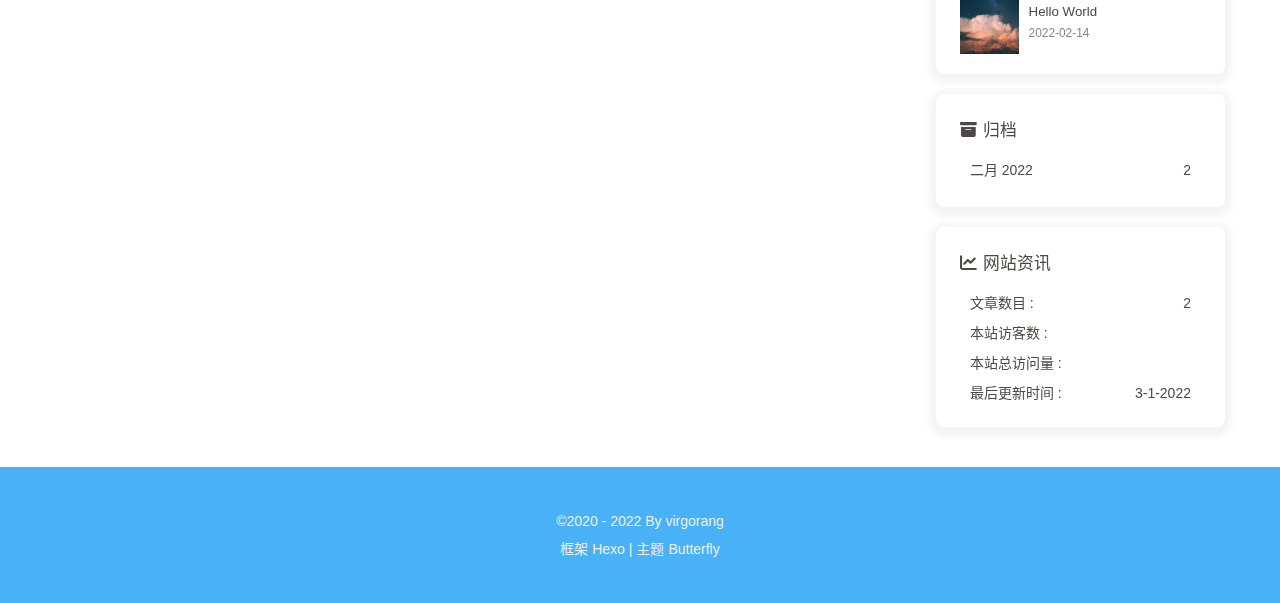
==== commit 0fe05967: "Site updated: 2022-03-01 15:34:48" ====
--- a/index.html
+++ b/index.html
@@ -51,7 +51,7 @@
   isHome: true,
   isHighlightShrink: false,
   isToc: false,
-  postUpdate: '2022-03-01 15:32:36'
+  postUpdate: '2022-03-01 15:34:47'
 }</script><noscript><style type="text/css">
   #nav {
     opacity: 1
@@ -140,7 +140,7 @@
       }
     }
     detectApple()
-    })(window)</script><meta name="generator" content="Hexo 6.0.0"></head><body><div id="sidebar"><div id="menu-mask"></div><div id="sidebar-menus"><div class="avatar-img is-center"><img src="/./img/tou.png" onerror="onerror=null;src='/img/friend_404.gif'" alt="avatar"/></div><div class="site-data is-center"><div class="data-item"><a href="/archives/"><div class="headline">文章</div><div class="length-num">2</div></a></div><div class="data-item"><a href="/tags/"><div class="headline">标签</div><div class="length-num">0</div></a></div><div class="data-item"><a href="/categories/"><div class="headline">分类</div><div class="length-num">0</div></a></div></div><hr/><div class="menus_items"><div class="menus_item"><a class="site-page" href="/"><i class="fa-fw fas fa-home"></i><span> 主页</span></a></div><div class="menus_item"><a class="site-page" href="/archives/"><i class="fa-fw fas fa-archive"></i><span> archives</span></a></div><div class="menus_item"><a class="site-page" href="/tags/"><i class="fa-fw fas fa-tags"></i><span> 标签</span></a></div><div class="menus_item"><a class="site-page" href="/categories/"><i class="fa-fw fas fa-folder-open"></i><span> 分类</span></a></div><div class="menus_item"><a class="site-page group" href="javascript:void(0);"><i class="fa-fw fas fa-list"></i><span> 链接</span><i class="fas fa-chevron-down"></i></a><ul class="menus_item_child"><li><a class="site-page child" href="/music/"><i class="fa-fw fas fa-music"></i><span> Music</span></a></li><li><a class="site-page child" href="/movies/"><i class="fa-fw fas fa-video"></i><span> Movie</span></a></li></ul></div><div class="menus_item"><a class="site-page" href="/link/"><i class="fa-fw fas fa-link"></i><span> Link</span></a></div><div class="menus_item"><a class="site-page" href="/about/"><i class="fa-fw fas fa-heart"></i><span> About</span></a></div></div></div></div><div class="page" id="body-wrap"><header class="full_page" id="page-header" style="background-image: url('/./img/sky_1.jpeg')"><nav id="nav"><span id="blog_name"><a id="site-name" href="/">virgorang博客</a></span><div id="menus"><div class="menus_items"><div class="menus_item"><a class="site-page" href="/"><i class="fa-fw fas fa-home"></i><span> 主页</span></a></div><div class="menus_item"><a class="site-page" href="/archives/"><i class="fa-fw fas fa-archive"></i><span> archives</span></a></div><div class="menus_item"><a class="site-page" href="/tags/"><i class="fa-fw fas fa-tags"></i><span> 标签</span></a></div><div class="menus_item"><a class="site-page" href="/categories/"><i class="fa-fw fas fa-folder-open"></i><span> 分类</span></a></div><div class="menus_item"><a class="site-page group" href="javascript:void(0);"><i class="fa-fw fas fa-list"></i><span> 链接</span><i class="fas fa-chevron-down"></i></a><ul class="menus_item_child"><li><a class="site-page child" href="/music/"><i class="fa-fw fas fa-music"></i><span> Music</span></a></li><li><a class="site-page child" href="/movies/"><i class="fa-fw fas fa-video"></i><span> Movie</span></a></li></ul></div><div class="menus_item"><a class="site-page" href="/link/"><i class="fa-fw fas fa-link"></i><span> Link</span></a></div><div class="menus_item"><a class="site-page" href="/about/"><i class="fa-fw fas fa-heart"></i><span> About</span></a></div></div><div id="toggle-menu"><a class="site-page"><i class="fas fa-bars fa-fw"></i></a></div></div></nav><div id="site-info"><h1 id="site-title">virgorang博客</h1><div id="site_social_icons"><a class="social-icon" href="https://github.com/virgorang" target="_blank" title="Github"><i class="fab fa-github"></i></a><a class="social-icon" href="mailto:xxxxxx@gmail.com" target="_blank" title="Email"><i class="fas fa-envelope"></i></a></div></div><div id="scroll-down"><i class="fas fa-angle-down scroll-down-effects"></i></div></header><main class="layout" id="content-inner"><div class="recent-posts" id="recent-posts"><div class="recent-post-item"><div class="post_cover left"><a href="/2022/02/15/%E5%8D%9A%E5%AE%A2%E6%90%AD%E5%BB%BA/" title="第一篇博客搭建"><img class="post_bg" src="[data-uri]" onerror="this.onerror=null;this.src='/img/404.jpg'" alt="第一篇博客搭建"></a></div><div class="recent-post-info"><a class="article-title" href="/2022/02/15/%E5%8D%9A%E5%AE%A2%E6%90%AD%E5%BB%BA/" title="第一篇博客搭建">第一篇博客搭建</a><div class="article-meta-wrap"><span class="post-meta-date"><i class="far fa-calendar-alt"></i><span class="article-meta-label">发表于</span><time datetime="2022-02-15T09:29:27.297Z" title="发表于 2022-02-15 17:29:27">2022-02-15</time></span></div><div class="content"></div></div></div><div class="recent-post-item"><div class="post_cover right"><a href="/2022/02/14/hello-world/" title="Hello World"><img class="post_bg" src="[data-uri]" onerror="this.onerror=null;this.src='/img/404.jpg'" alt="Hello World"></a></div><div class="recent-post-info"><a class="article-title" href="/2022/02/14/hello-world/" title="Hello World">Hello World</a><div class="article-meta-wrap"><span class="post-meta-date"><i class="far fa-calendar-alt"></i><span class="article-meta-label">发表于</span><time datetime="2022-02-14T07:41:02.362Z" title="发表于 2022-02-14 15:41:02">2022-02-14</time></span></div><div class="content">Welcome to Hexo! This is your very first post. Check documentation for more info. If you get any problems when using Hexo, you can find the answer in troubleshooting or you can ask me on GitHub.
+    })(window)</script><meta name="generator" content="Hexo 6.0.0"></head><body><div id="sidebar"><div id="menu-mask"></div><div id="sidebar-menus"><div class="avatar-img is-center"><img src="/./img/tou.png" onerror="onerror=null;src='/img/friend_404.gif'" alt="avatar"/></div><div class="site-data is-center"><div class="data-item"><a href="/archives/"><div class="headline">文章</div><div class="length-num">2</div></a></div><div class="data-item"><a href="/tags/"><div class="headline">标签</div><div class="length-num">0</div></a></div><div class="data-item"><a href="/categories/"><div class="headline">分类</div><div class="length-num">0</div></a></div></div><hr/><div class="menus_items"><div class="menus_item"><a class="site-page" href="/"><i class="fa-fw fas fa-home"></i><span> 主页</span></a></div><div class="menus_item"><a class="site-page" href="/archives/"><i class="fa-fw fas fa-archive"></i><span> archives</span></a></div><div class="menus_item"><a class="site-page" href="/tags/"><i class="fa-fw fas fa-tags"></i><span> 标签</span></a></div><div class="menus_item"><a class="site-page" href="/categories/"><i class="fa-fw fas fa-folder-open"></i><span> 分类</span></a></div><div class="menus_item"><a class="site-page group" href="javascript:void(0);"><i class="fa-fw fas fa-list"></i><span> 链接</span><i class="fas fa-chevron-down"></i></a><ul class="menus_item_child"><li><a class="site-page child" href="/music/"><i class="fa-fw fas fa-music"></i><span> Music</span></a></li><li><a class="site-page child" href="/movies/"><i class="fa-fw fas fa-video"></i><span> Movie</span></a></li></ul></div><div class="menus_item"><a class="site-page" href="/link/"><i class="fa-fw fas fa-link"></i><span> Link</span></a></div><div class="menus_item"><a class="site-page" href="/about/"><i class="fa-fw fas fa-heart"></i><span> About</span></a></div></div></div></div><div class="page" id="body-wrap"><header class="full_page" id="page-header" style="background-image: url('/./img/sky_1.jpeg')"><nav id="nav"><span id="blog_name"><a id="site-name" href="/">virgorang博客</a></span><div id="menus"><div class="menus_items"><div class="menus_item"><a class="site-page" href="/"><i class="fa-fw fas fa-home"></i><span> 主页</span></a></div><div class="menus_item"><a class="site-page" href="/archives/"><i class="fa-fw fas fa-archive"></i><span> archives</span></a></div><div class="menus_item"><a class="site-page" href="/tags/"><i class="fa-fw fas fa-tags"></i><span> 标签</span></a></div><div class="menus_item"><a class="site-page" href="/categories/"><i class="fa-fw fas fa-folder-open"></i><span> 分类</span></a></div><div class="menus_item"><a class="site-page group" href="javascript:void(0);"><i class="fa-fw fas fa-list"></i><span> 链接</span><i class="fas fa-chevron-down"></i></a><ul class="menus_item_child"><li><a class="site-page child" href="/music/"><i class="fa-fw fas fa-music"></i><span> Music</span></a></li><li><a class="site-page child" href="/movies/"><i class="fa-fw fas fa-video"></i><span> Movie</span></a></li></ul></div><div class="menus_item"><a class="site-page" href="/link/"><i class="fa-fw fas fa-link"></i><span> Link</span></a></div><div class="menus_item"><a class="site-page" href="/about/"><i class="fa-fw fas fa-heart"></i><span> About</span></a></div></div><div id="toggle-menu"><a class="site-page"><i class="fas fa-bars fa-fw"></i></a></div></div></nav><div id="site-info"><h1 id="site-title">virgorang博客</h1><div id="site_social_icons"><a class="social-icon" href="https://github.com/virgorang" target="_blank" title="Github"><i class="fab fa-github"></i></a><a class="social-icon" href="mailto:xxxxxx@gmail.com" target="_blank" title="Email"><i class="fas fa-envelope"></i></a></div></div><div id="scroll-down"><i class="fas fa-angle-down scroll-down-effects"></i></div></header><main class="layout" id="content-inner"><div class="recent-posts" id="recent-posts"><div class="recent-post-item"><div class="post_cover left"><a href="/2022/02/15/%E5%8D%9A%E5%AE%A2%E6%90%AD%E5%BB%BA/" title="第一篇博客搭建"><img class="post_bg" src="/./img/sky_2.jpeg" onerror="this.onerror=null;this.src='/img/404.jpg'" alt="第一篇博客搭建"></a></div><div class="recent-post-info"><a class="article-title" href="/2022/02/15/%E5%8D%9A%E5%AE%A2%E6%90%AD%E5%BB%BA/" title="第一篇博客搭建">第一篇博客搭建</a><div class="article-meta-wrap"><span class="post-meta-date"><i class="far fa-calendar-alt"></i><span class="article-meta-label">发表于</span><time datetime="2022-02-15T09:29:27.297Z" title="发表于 2022-02-15 17:29:27">2022-02-15</time></span></div><div class="content"></div></div></div><div class="recent-post-item"><div class="post_cover right"><a href="/2022/02/14/hello-world/" title="Hello World"><img class="post_bg" src="/./img/sky_2.jpeg" onerror="this.onerror=null;this.src='/img/404.jpg'" alt="Hello World"></a></div><div class="recent-post-info"><a class="article-title" href="/2022/02/14/hello-world/" title="Hello World">Hello World</a><div class="article-meta-wrap"><span class="post-meta-date"><i class="far fa-calendar-alt"></i><span class="article-meta-label">发表于</span><time datetime="2022-02-14T07:41:02.362Z" title="发表于 2022-02-14 15:41:02">2022-02-14</time></span></div><div class="content">Welcome to Hexo! This is your very first post. Check documentation for more info. If you get any problems when using Hexo, you can find the answer in troubleshooting or you can ask me on GitHub.
 Quick StartCreate a new post$ hexo new &quot;My New Post&quot;
 
 More info: Writing
@@ -153,4 +153,4 @@
 Deploy to remote sites$ hexo deploy
 
 More info: Deployment
-</div></div></div><nav id="pagination"><div class="pagination"><span class="page-number current">1</span></div></nav></div><div class="aside-content" id="aside-content"><div class="card-widget card-info"><div class="is-center"><div class="avatar-img"><img src="/./img/tou.png" onerror="this.onerror=null;this.src='/img/friend_404.gif'" alt="avatar"/></div><div class="author-info__name">virgorang</div><div class="author-info__description">新手一枚</div></div><div class="card-info-data is-center"><div class="card-info-data-item"><a href="/archives/"><div class="headline">文章</div><div class="length-num">2</div></a></div><div class="card-info-data-item"><a href="/tags/"><div class="headline">标签</div><div class="length-num">0</div></a></div><div class="card-info-data-item"><a href="/categories/"><div class="headline">分类</div><div class="length-num">0</div></a></div></div><a id="card-info-btn" target="_blank" rel="noopener" href="https://github.com/xxxxxx"><i class="fab fa-github"></i><span>Follow Me</span></a><div class="card-info-social-icons is-center"><a class="social-icon" href="https://github.com/virgorang" target="_blank" title="Github"><i class="fab fa-github"></i></a><a class="social-icon" href="mailto:xxxxxx@gmail.com" target="_blank" title="Email"><i class="fas fa-envelope"></i></a></div></div><div class="card-widget card-announcement"><div class="item-headline"><i class="fas fa-bullhorn fa-shake"></i><span>公告</span></div><div class="announcement_content">This is my Blog</div></div><div class="sticky_layout"><div class="card-widget card-recent-post"><div class="item-headline"><i class="fas fa-history"></i><span>最新文章</span></div><div class="aside-list"><div class="aside-list-item"><a class="thumbnail" href="/2022/02/15/%E5%8D%9A%E5%AE%A2%E6%90%AD%E5%BB%BA/" title="第一篇博客搭建"><img src="[data-uri]" onerror="this.onerror=null;this.src='/img/404.jpg'" alt="第一篇博客搭建"/></a><div class="content"><a class="title" href="/2022/02/15/%E5%8D%9A%E5%AE%A2%E6%90%AD%E5%BB%BA/" title="第一篇博客搭建">第一篇博客搭建</a><time datetime="2022-02-15T09:29:27.297Z" title="发表于 2022-02-15 17:29:27">2022-02-15</time></div></div><div class="aside-list-item"><a class="thumbnail" href="/2022/02/14/hello-world/" title="Hello World"><img src="[data-uri]" onerror="this.onerror=null;this.src='/img/404.jpg'" alt="Hello World"/></a><div class="content"><a class="title" href="/2022/02/14/hello-world/" title="Hello World">Hello World</a><time datetime="2022-02-14T07:41:02.362Z" title="发表于 2022-02-14 15:41:02">2022-02-14</time></div></div></div></div><div class="card-widget card-archives"><div class="item-headline"><i class="fas fa-archive"></i><span>归档</span></div><ul class="card-archive-list"><li class="card-archive-list-item"><a class="card-archive-list-link" href="/archives/2022/02/"><span class="card-archive-list-date">二月 2022</span><span class="card-archive-list-count">2</span></a></li></ul></div><div class="card-widget card-webinfo"><div class="item-headline"><i class="fas fa-chart-line"></i><span>网站资讯</span></div><div class="webinfo"><div class="webinfo-item"><div class="item-name">文章数目 :</div><div class="item-count">2</div></div><div class="webinfo-item"><div class="item-name">本站访客数 :</div><div class="item-count" id="busuanzi_value_site_uv"></div></div><div class="webinfo-item"><div class="item-name">本站总访问量 :</div><div class="item-count" id="busuanzi_value_site_pv"></div></div><div class="webinfo-item"><div class="item-name">最后更新时间 :</div><div class="item-count" id="last-push-date" data-lastPushDate="2022-03-01T07:32:36.554Z"></div></div></div></div></div></div></main><footer id="footer"><div id="footer-wrap"><div class="copyright">&copy;2020 - 2022 By virgorang</div><div class="framework-info"><span>框架 </span><a target="_blank" rel="noopener" href="https://hexo.io">Hexo</a><span class="footer-separator">|</span><span>主题 </span><a target="_blank" rel="noopener" href="https://github.com/jerryc127/hexo-theme-butterfly">Butterfly</a></div></div></footer></div><div id="rightside"><div id="rightside-config-hide"><button id="darkmode" type="button" title="浅色和深色模式转换"><i class="fas fa-adjust"></i></button><button id="hide-aside-btn" type="button" title="单栏和双栏切换"><i class="fas fa-arrows-alt-h"></i></button></div><div id="rightside-config-show"><button id="rightside_config" type="button" title="设置"><i class="fas fa-cog fa-spin"></i></button><button id="go-up" type="button" title="回到顶部"><i class="fas fa-arrow-up"></i></button></div></div><div><script src="/js/utils.js"></script><script src="/js/main.js"></script><script src="https://cdn.jsdelivr.net/npm/@fancyapps/ui/dist/fancybox.umd.js"></script><div class="js-pjax"></div><script async data-pjax src="//busuanzi.ibruce.info/busuanzi/2.3/busuanzi.pure.mini.js"></script></div></body></html>+</div></div></div><nav id="pagination"><div class="pagination"><span class="page-number current">1</span></div></nav></div><div class="aside-content" id="aside-content"><div class="card-widget card-info"><div class="is-center"><div class="avatar-img"><img src="/./img/tou.png" onerror="this.onerror=null;this.src='/img/friend_404.gif'" alt="avatar"/></div><div class="author-info__name">virgorang</div><div class="author-info__description">新手一枚</div></div><div class="card-info-data is-center"><div class="card-info-data-item"><a href="/archives/"><div class="headline">文章</div><div class="length-num">2</div></a></div><div class="card-info-data-item"><a href="/tags/"><div class="headline">标签</div><div class="length-num">0</div></a></div><div class="card-info-data-item"><a href="/categories/"><div class="headline">分类</div><div class="length-num">0</div></a></div></div><a id="card-info-btn" target="_blank" rel="noopener" href="https://github.com/xxxxxx"><i class="fab fa-github"></i><span>Follow Me</span></a><div class="card-info-social-icons is-center"><a class="social-icon" href="https://github.com/virgorang" target="_blank" title="Github"><i class="fab fa-github"></i></a><a class="social-icon" href="mailto:xxxxxx@gmail.com" target="_blank" title="Email"><i class="fas fa-envelope"></i></a></div></div><div class="card-widget card-announcement"><div class="item-headline"><i class="fas fa-bullhorn fa-shake"></i><span>公告</span></div><div class="announcement_content">This is my Blog</div></div><div class="sticky_layout"><div class="card-widget card-recent-post"><div class="item-headline"><i class="fas fa-history"></i><span>最新文章</span></div><div class="aside-list"><div class="aside-list-item"><a class="thumbnail" href="/2022/02/15/%E5%8D%9A%E5%AE%A2%E6%90%AD%E5%BB%BA/" title="第一篇博客搭建"><img src="/./img/sky_2.jpeg" onerror="this.onerror=null;this.src='/img/404.jpg'" alt="第一篇博客搭建"/></a><div class="content"><a class="title" href="/2022/02/15/%E5%8D%9A%E5%AE%A2%E6%90%AD%E5%BB%BA/" title="第一篇博客搭建">第一篇博客搭建</a><time datetime="2022-02-15T09:29:27.297Z" title="发表于 2022-02-15 17:29:27">2022-02-15</time></div></div><div class="aside-list-item"><a class="thumbnail" href="/2022/02/14/hello-world/" title="Hello World"><img src="/./img/sky_2.jpeg" onerror="this.onerror=null;this.src='/img/404.jpg'" alt="Hello World"/></a><div class="content"><a class="title" href="/2022/02/14/hello-world/" title="Hello World">Hello World</a><time datetime="2022-02-14T07:41:02.362Z" title="发表于 2022-02-14 15:41:02">2022-02-14</time></div></div></div></div><div class="card-widget card-archives"><div class="item-headline"><i class="fas fa-archive"></i><span>归档</span></div><ul class="card-archive-list"><li class="card-archive-list-item"><a class="card-archive-list-link" href="/archives/2022/02/"><span class="card-archive-list-date">二月 2022</span><span class="card-archive-list-count">2</span></a></li></ul></div><div class="card-widget card-webinfo"><div class="item-headline"><i class="fas fa-chart-line"></i><span>网站资讯</span></div><div class="webinfo"><div class="webinfo-item"><div class="item-name">文章数目 :</div><div class="item-count">2</div></div><div class="webinfo-item"><div class="item-name">本站访客数 :</div><div class="item-count" id="busuanzi_value_site_uv"></div></div><div class="webinfo-item"><div class="item-name">本站总访问量 :</div><div class="item-count" id="busuanzi_value_site_pv"></div></div><div class="webinfo-item"><div class="item-name">最后更新时间 :</div><div class="item-count" id="last-push-date" data-lastPushDate="2022-03-01T07:34:47.804Z"></div></div></div></div></div></div></main><footer id="footer"><div id="footer-wrap"><div class="copyright">&copy;2020 - 2022 By virgorang</div><div class="framework-info"><span>框架 </span><a target="_blank" rel="noopener" href="https://hexo.io">Hexo</a><span class="footer-separator">|</span><span>主题 </span><a target="_blank" rel="noopener" href="https://github.com/jerryc127/hexo-theme-butterfly">Butterfly</a></div></div></footer></div><div id="rightside"><div id="rightside-config-hide"><button id="darkmode" type="button" title="浅色和深色模式转换"><i class="fas fa-adjust"></i></button><button id="hide-aside-btn" type="button" title="单栏和双栏切换"><i class="fas fa-arrows-alt-h"></i></button></div><div id="rightside-config-show"><button id="rightside_config" type="button" title="设置"><i class="fas fa-cog fa-spin"></i></button><button id="go-up" type="button" title="回到顶部"><i class="fas fa-arrow-up"></i></button></div></div><div><script src="/js/utils.js"></script><script src="/js/main.js"></script><script src="https://cdn.jsdelivr.net/npm/@fancyapps/ui/dist/fancybox.umd.js"></script><div class="js-pjax"></div><script async data-pjax src="//busuanzi.ibruce.info/busuanzi/2.3/busuanzi.pure.mini.js"></script></div></body></html>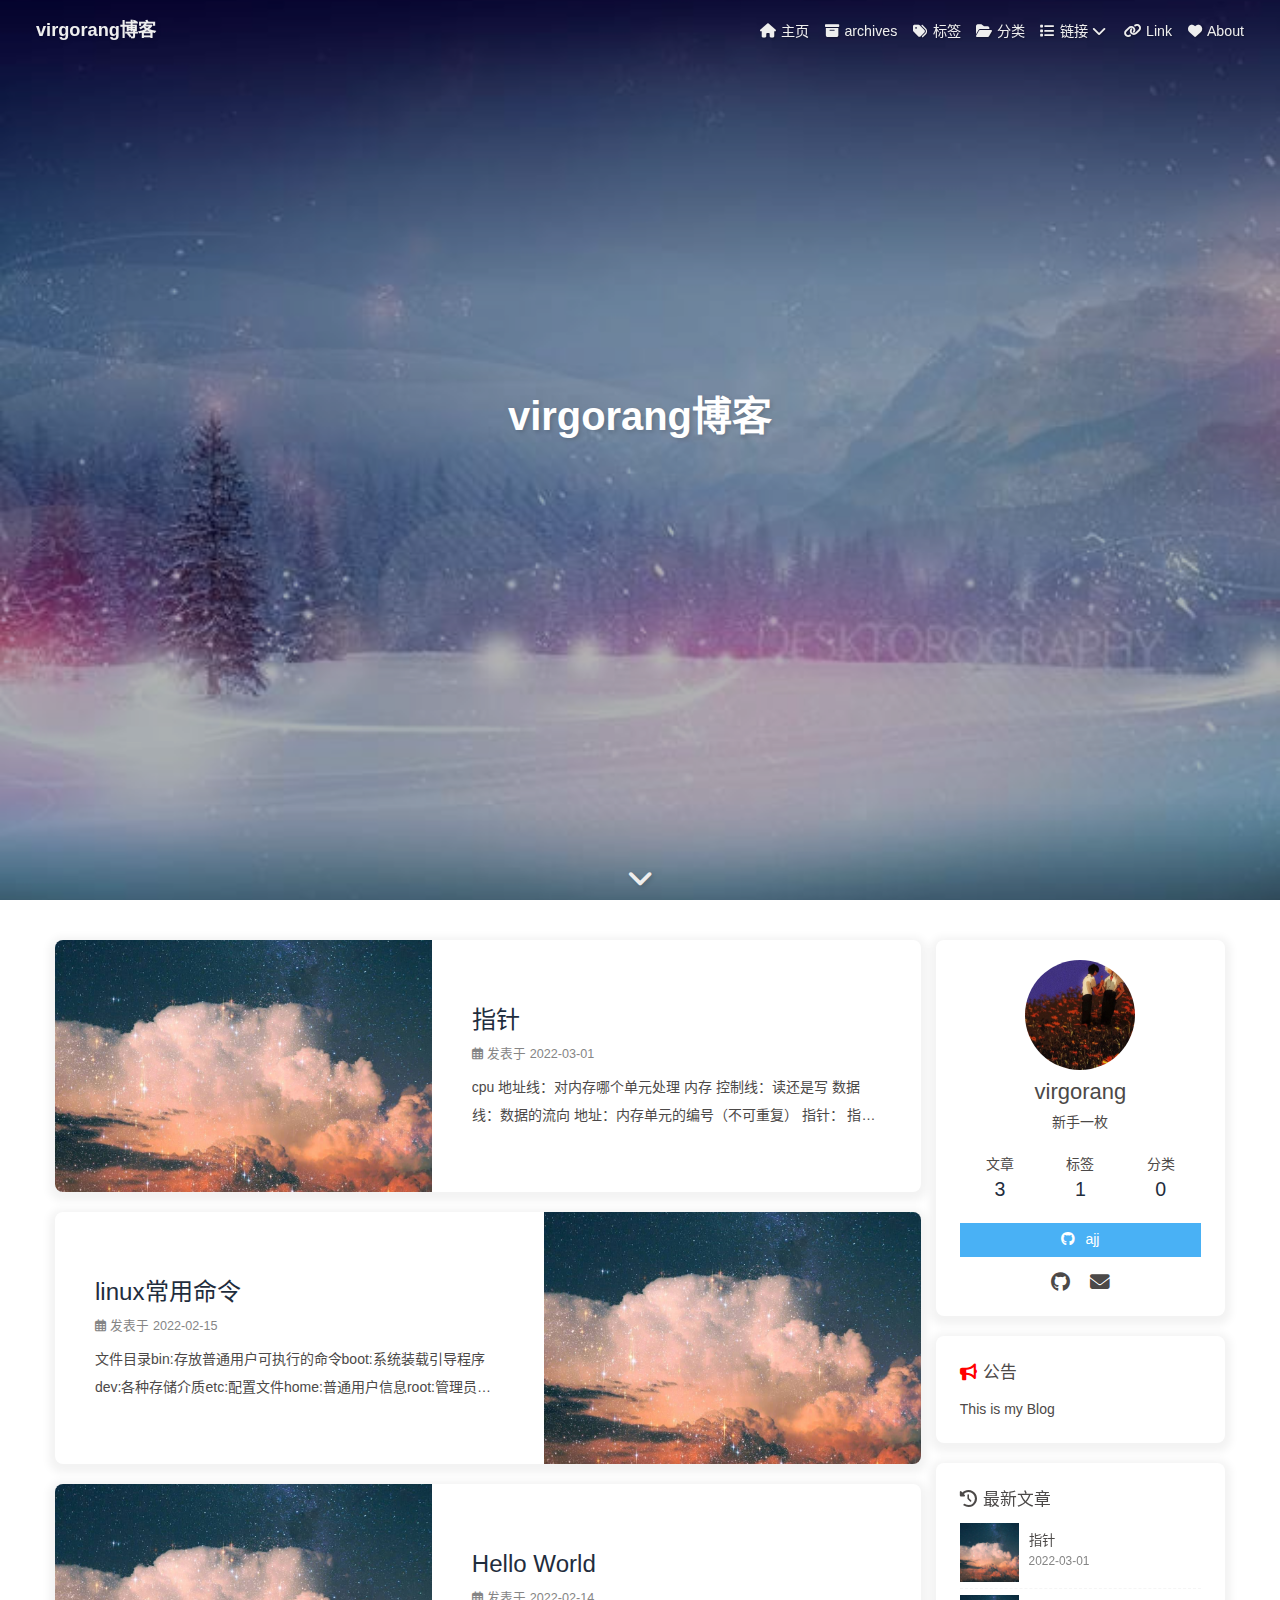
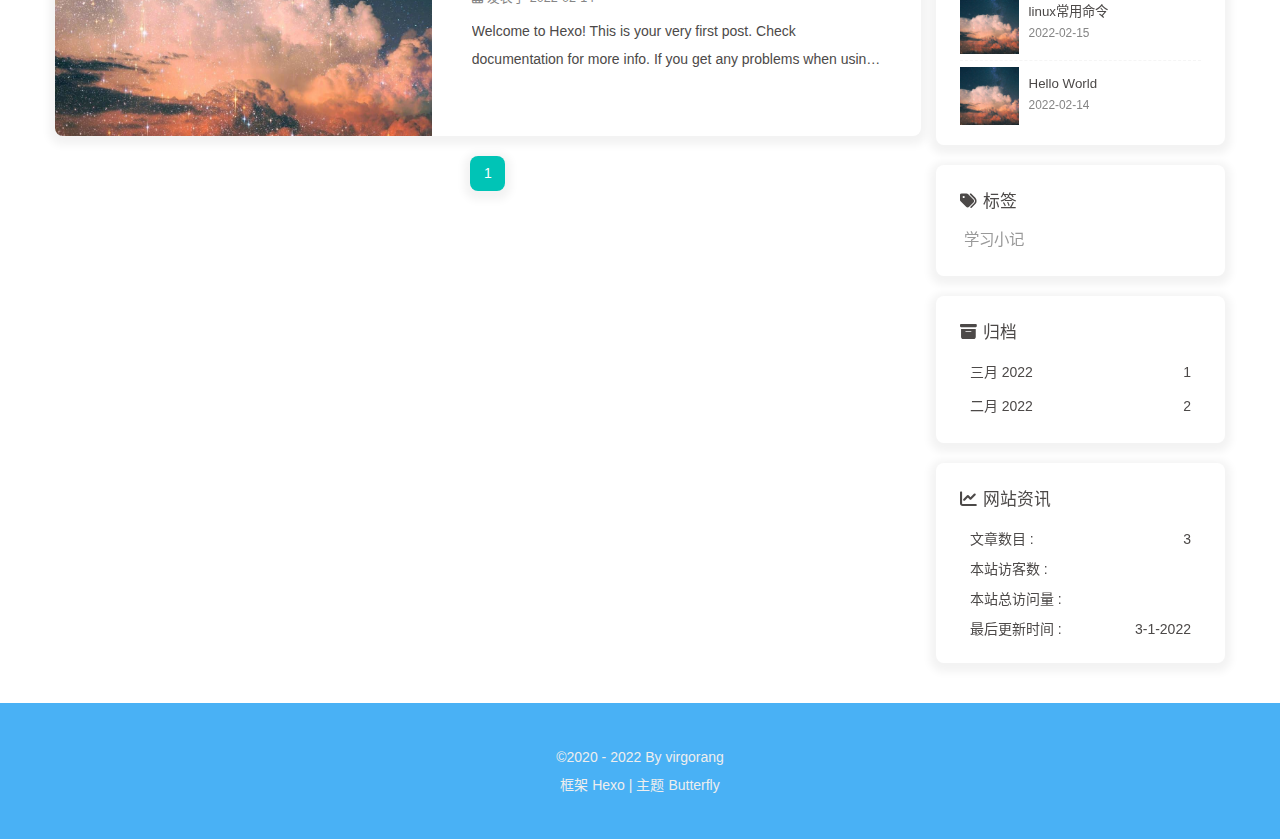
==== commit bc078ed3: "Site updated: 2022-03-01 20:45:54" ====
--- a/index.html
+++ b/index.html
@@ -51,7 +51,7 @@
   isHome: true,
   isHighlightShrink: false,
   isToc: false,
-  postUpdate: '2022-03-01 15:34:47'
+  postUpdate: '2022-03-01 20:42:25'
 }</script><noscript><style type="text/css">
   #nav {
     opacity: 1
@@ -140,7 +140,37 @@
       }
     }
     detectApple()
-    })(window)</script><meta name="generator" content="Hexo 6.0.0"></head><body><div id="sidebar"><div id="menu-mask"></div><div id="sidebar-menus"><div class="avatar-img is-center"><img src="/./img/tou.png" onerror="onerror=null;src='/img/friend_404.gif'" alt="avatar"/></div><div class="site-data is-center"><div class="data-item"><a href="/archives/"><div class="headline">文章</div><div class="length-num">2</div></a></div><div class="data-item"><a href="/tags/"><div class="headline">标签</div><div class="length-num">0</div></a></div><div class="data-item"><a href="/categories/"><div class="headline">分类</div><div class="length-num">0</div></a></div></div><hr/><div class="menus_items"><div class="menus_item"><a class="site-page" href="/"><i class="fa-fw fas fa-home"></i><span> 主页</span></a></div><div class="menus_item"><a class="site-page" href="/archives/"><i class="fa-fw fas fa-archive"></i><span> archives</span></a></div><div class="menus_item"><a class="site-page" href="/tags/"><i class="fa-fw fas fa-tags"></i><span> 标签</span></a></div><div class="menus_item"><a class="site-page" href="/categories/"><i class="fa-fw fas fa-folder-open"></i><span> 分类</span></a></div><div class="menus_item"><a class="site-page group" href="javascript:void(0);"><i class="fa-fw fas fa-list"></i><span> 链接</span><i class="fas fa-chevron-down"></i></a><ul class="menus_item_child"><li><a class="site-page child" href="/music/"><i class="fa-fw fas fa-music"></i><span> Music</span></a></li><li><a class="site-page child" href="/movies/"><i class="fa-fw fas fa-video"></i><span> Movie</span></a></li></ul></div><div class="menus_item"><a class="site-page" href="/link/"><i class="fa-fw fas fa-link"></i><span> Link</span></a></div><div class="menus_item"><a class="site-page" href="/about/"><i class="fa-fw fas fa-heart"></i><span> About</span></a></div></div></div></div><div class="page" id="body-wrap"><header class="full_page" id="page-header" style="background-image: url('/./img/sky_1.jpeg')"><nav id="nav"><span id="blog_name"><a id="site-name" href="/">virgorang博客</a></span><div id="menus"><div class="menus_items"><div class="menus_item"><a class="site-page" href="/"><i class="fa-fw fas fa-home"></i><span> 主页</span></a></div><div class="menus_item"><a class="site-page" href="/archives/"><i class="fa-fw fas fa-archive"></i><span> archives</span></a></div><div class="menus_item"><a class="site-page" href="/tags/"><i class="fa-fw fas fa-tags"></i><span> 标签</span></a></div><div class="menus_item"><a class="site-page" href="/categories/"><i class="fa-fw fas fa-folder-open"></i><span> 分类</span></a></div><div class="menus_item"><a class="site-page group" href="javascript:void(0);"><i class="fa-fw fas fa-list"></i><span> 链接</span><i class="fas fa-chevron-down"></i></a><ul class="menus_item_child"><li><a class="site-page child" href="/music/"><i class="fa-fw fas fa-music"></i><span> Music</span></a></li><li><a class="site-page child" href="/movies/"><i class="fa-fw fas fa-video"></i><span> Movie</span></a></li></ul></div><div class="menus_item"><a class="site-page" href="/link/"><i class="fa-fw fas fa-link"></i><span> Link</span></a></div><div class="menus_item"><a class="site-page" href="/about/"><i class="fa-fw fas fa-heart"></i><span> About</span></a></div></div><div id="toggle-menu"><a class="site-page"><i class="fas fa-bars fa-fw"></i></a></div></div></nav><div id="site-info"><h1 id="site-title">virgorang博客</h1><div id="site_social_icons"><a class="social-icon" href="https://github.com/virgorang" target="_blank" title="Github"><i class="fab fa-github"></i></a><a class="social-icon" href="mailto:xxxxxx@gmail.com" target="_blank" title="Email"><i class="fas fa-envelope"></i></a></div></div><div id="scroll-down"><i class="fas fa-angle-down scroll-down-effects"></i></div></header><main class="layout" id="content-inner"><div class="recent-posts" id="recent-posts"><div class="recent-post-item"><div class="post_cover left"><a href="/2022/02/15/%E5%8D%9A%E5%AE%A2%E6%90%AD%E5%BB%BA/" title="第一篇博客搭建"><img class="post_bg" src="/./img/sky_2.jpeg" onerror="this.onerror=null;this.src='/img/404.jpg'" alt="第一篇博客搭建"></a></div><div class="recent-post-info"><a class="article-title" href="/2022/02/15/%E5%8D%9A%E5%AE%A2%E6%90%AD%E5%BB%BA/" title="第一篇博客搭建">第一篇博客搭建</a><div class="article-meta-wrap"><span class="post-meta-date"><i class="far fa-calendar-alt"></i><span class="article-meta-label">发表于</span><time datetime="2022-02-15T09:29:27.297Z" title="发表于 2022-02-15 17:29:27">2022-02-15</time></span></div><div class="content"></div></div></div><div class="recent-post-item"><div class="post_cover right"><a href="/2022/02/14/hello-world/" title="Hello World"><img class="post_bg" src="/./img/sky_2.jpeg" onerror="this.onerror=null;this.src='/img/404.jpg'" alt="Hello World"></a></div><div class="recent-post-info"><a class="article-title" href="/2022/02/14/hello-world/" title="Hello World">Hello World</a><div class="article-meta-wrap"><span class="post-meta-date"><i class="far fa-calendar-alt"></i><span class="article-meta-label">发表于</span><time datetime="2022-02-14T07:41:02.362Z" title="发表于 2022-02-14 15:41:02">2022-02-14</time></span></div><div class="content">Welcome to Hexo! This is your very first post. Check documentation for more info. If you get any problems when using Hexo, you can find the answer in troubleshooting or you can ask me on GitHub.
+    })(window)</script><meta name="generator" content="Hexo 6.0.0"></head><body><div id="web_bg"></div><div id="sidebar"><div id="menu-mask"></div><div id="sidebar-menus"><div class="avatar-img is-center"><img src="/./img/tou.png" onerror="onerror=null;src='/img/friend_404.gif'" alt="avatar"/></div><div class="site-data is-center"><div class="data-item"><a href="/archives/"><div class="headline">文章</div><div class="length-num">3</div></a></div><div class="data-item"><a href="/tags/"><div class="headline">标签</div><div class="length-num">1</div></a></div><div class="data-item"><a href="/categories/"><div class="headline">分类</div><div class="length-num">0</div></a></div></div><hr/><div class="menus_items"><div class="menus_item"><a class="site-page" href="/"><i class="fa-fw fas fa-home"></i><span> 主页</span></a></div><div class="menus_item"><a class="site-page" href="/archives/"><i class="fa-fw fas fa-archive"></i><span> archives</span></a></div><div class="menus_item"><a class="site-page" href="/tags/"><i class="fa-fw fas fa-tags"></i><span> 标签</span></a></div><div class="menus_item"><a class="site-page" href="/categories/"><i class="fa-fw fas fa-folder-open"></i><span> 分类</span></a></div><div class="menus_item"><a class="site-page group" href="javascript:void(0);"><i class="fa-fw fas fa-list"></i><span> 链接</span><i class="fas fa-chevron-down"></i></a><ul class="menus_item_child"><li><a class="site-page child" href="/music/"><i class="fa-fw fas fa-music"></i><span> Music</span></a></li><li><a class="site-page child" href="/movies/"><i class="fa-fw fas fa-video"></i><span> Movie</span></a></li></ul></div><div class="menus_item"><a class="site-page" href="/link/"><i class="fa-fw fas fa-link"></i><span> Link</span></a></div><div class="menus_item"><a class="site-page" href="/about/"><i class="fa-fw fas fa-heart"></i><span> About</span></a></div></div></div></div><div class="page" id="body-wrap"><header class="full_page" id="page-header" style="background-image: url('/./img/background.jpg')"><nav id="nav"><span id="blog_name"><a id="site-name" href="/">virgorang博客</a></span><div id="menus"><div class="menus_items"><div class="menus_item"><a class="site-page" href="/"><i class="fa-fw fas fa-home"></i><span> 主页</span></a></div><div class="menus_item"><a class="site-page" href="/archives/"><i class="fa-fw fas fa-archive"></i><span> archives</span></a></div><div class="menus_item"><a class="site-page" href="/tags/"><i class="fa-fw fas fa-tags"></i><span> 标签</span></a></div><div class="menus_item"><a class="site-page" href="/categories/"><i class="fa-fw fas fa-folder-open"></i><span> 分类</span></a></div><div class="menus_item"><a class="site-page group" href="javascript:void(0);"><i class="fa-fw fas fa-list"></i><span> 链接</span><i class="fas fa-chevron-down"></i></a><ul class="menus_item_child"><li><a class="site-page child" href="/music/"><i class="fa-fw fas fa-music"></i><span> Music</span></a></li><li><a class="site-page child" href="/movies/"><i class="fa-fw fas fa-video"></i><span> Movie</span></a></li></ul></div><div class="menus_item"><a class="site-page" href="/link/"><i class="fa-fw fas fa-link"></i><span> Link</span></a></div><div class="menus_item"><a class="site-page" href="/about/"><i class="fa-fw fas fa-heart"></i><span> About</span></a></div></div><div id="toggle-menu"><a class="site-page"><i class="fas fa-bars fa-fw"></i></a></div></div></nav><div id="site-info"><h1 id="site-title">virgorang博客</h1><div id="site_social_icons"><a class="social-icon" href="https://github.com/virgorang" target="_blank" title="Github"><i class="fab fa-github"></i></a><a class="social-icon" href="mailto:xxxxxx@gmail.com" target="_blank" title="Email"><i class="fas fa-envelope"></i></a></div></div><div id="scroll-down"><i class="fas fa-angle-down scroll-down-effects"></i></div></header><main class="layout" id="content-inner"><div class="recent-posts" id="recent-posts"><div class="recent-post-item"><div class="post_cover left"><a href="/2022/03/01/%E6%8C%87%E9%92%88%E5%B0%8F%E8%AE%B0/" title="指针"><img class="post_bg" src="/./img/sky_2.jpeg" onerror="this.onerror=null;this.src='/img/404.jpg'" alt="指针"></a></div><div class="recent-post-info"><a class="article-title" href="/2022/03/01/%E6%8C%87%E9%92%88%E5%B0%8F%E8%AE%B0/" title="指针">指针</a><div class="article-meta-wrap"><span class="post-meta-date"><i class="far fa-calendar-alt"></i><span class="article-meta-label">发表于</span><time datetime="2022-03-01T12:15:21.000Z" title="发表于 2022-03-01 20:15:21">2022-03-01</time></span></div><div class="content">cpu   地址线：对内存哪个单元处理   内存      控制线：读还是写      数据线：数据的流向
+地址：内存单元的编号（不可重复）
+指针：    指针就是地址，地址就是指针    指针变量是存放内存单元地址的变量    指针的本质是一个操作寿险的非负整数
+int *p  //p是变量名（本身也占一个地址） ，int *p表示该p变量只能存储int类型变量的地址
+
+函数：
+    void f(int *p） //定义了一个形参，存储int *
+    &#123;
+        *p=100;
+    &#125;
+
+    int main()
+    &#123;
+        int i= 9;
+        f(&amp;i)
+        printf(&quot;i=%d\n&quot;,i);
+        return 0;
+    &#125;
+
+    int a[5]=[1,2,3,4,5]
+    a 指向的是数组的第一个元素的地址a[0]
+    a + 1 指向的是数组的第二个元素的地址a[1]
+    a[i] = *(a+i)
+    ...</div></div></div><div class="recent-post-item"><div class="post_cover right"><a href="/2022/02/15/linux%E5%91%BD%E4%BB%A4/" title="linux常用命令"><img class="post_bg" src="/./img/sky_2.jpeg" onerror="this.onerror=null;this.src='/img/404.jpg'" alt="linux常用命令"></a></div><div class="recent-post-info"><a class="article-title" href="/2022/02/15/linux%E5%91%BD%E4%BB%A4/" title="linux常用命令">linux常用命令</a><div class="article-meta-wrap"><span class="post-meta-date"><i class="far fa-calendar-alt"></i><span class="article-meta-label">发表于</span><time datetime="2022-02-15T09:29:27.297Z" title="发表于 2022-02-15 17:29:27">2022-02-15</time></span></div><div class="content">文件目录bin:存放普通用户可执行的命令boot:系统装载引导程序dev:各种存储介质etc:配置文件home:普通用户信息root:管理员信息llib：库文件media：光驱opt:大型程序proc:开机生产系统临时文件sbin:管理员执行命令selinux:对服务进行防护usr&#x2F;local&#x2F; :第三方程序var&#x2F;message 系统日志var&#x2F;www&#x2F;html&#x2F;  网站根目录
+命令：命令字 【选项】 【参数】uname- r  查看版本号hostname  主机名ifconfig  IPcat &#x2F;proc&#x2F;cpuinfo CPUcat &#x2F;proc&#x2F;meminfo 硬件信息halt 关机 reboot重启pwd 查看当前路径
+ls  查看目录ls -F 查看目录中的文件 
+ls -l 显示文件和目录的详细资料 
+ls -a 显示隐藏文件 
+ls *[0-9]* 显示包含数字的文件名和目录名 
+
+创建文件创建隐形文件 文件名前加.  .txtmkdir 创建目录mkdir dir1 创建 ...</div></div></div><div class="recent-post-item"><div class="post_cover left"><a href="/2022/02/14/hello-world/" title="Hello World"><img class="post_bg" src="/./img/sky_2.jpeg" onerror="this.onerror=null;this.src='/img/404.jpg'" alt="Hello World"></a></div><div class="recent-post-info"><a class="article-title" href="/2022/02/14/hello-world/" title="Hello World">Hello World</a><div class="article-meta-wrap"><span class="post-meta-date"><i class="far fa-calendar-alt"></i><span class="article-meta-label">发表于</span><time datetime="2022-02-14T07:41:02.362Z" title="发表于 2022-02-14 15:41:02">2022-02-14</time></span></div><div class="content">Welcome to Hexo! This is your very first post. Check documentation for more info. If you get any problems when using Hexo, you can find the answer in troubleshooting or you can ask me on GitHub.
 Quick StartCreate a new post$ hexo new &quot;My New Post&quot;
 
 More info: Writing
@@ -153,4 +183,4 @@
 Deploy to remote sites$ hexo deploy
 
 More info: Deployment
-</div></div></div><nav id="pagination"><div class="pagination"><span class="page-number current">1</span></div></nav></div><div class="aside-content" id="aside-content"><div class="card-widget card-info"><div class="is-center"><div class="avatar-img"><img src="/./img/tou.png" onerror="this.onerror=null;this.src='/img/friend_404.gif'" alt="avatar"/></div><div class="author-info__name">virgorang</div><div class="author-info__description">新手一枚</div></div><div class="card-info-data is-center"><div class="card-info-data-item"><a href="/archives/"><div class="headline">文章</div><div class="length-num">2</div></a></div><div class="card-info-data-item"><a href="/tags/"><div class="headline">标签</div><div class="length-num">0</div></a></div><div class="card-info-data-item"><a href="/categories/"><div class="headline">分类</div><div class="length-num">0</div></a></div></div><a id="card-info-btn" target="_blank" rel="noopener" href="https://github.com/xxxxxx"><i class="fab fa-github"></i><span>Follow Me</span></a><div class="card-info-social-icons is-center"><a class="social-icon" href="https://github.com/virgorang" target="_blank" title="Github"><i class="fab fa-github"></i></a><a class="social-icon" href="mailto:xxxxxx@gmail.com" target="_blank" title="Email"><i class="fas fa-envelope"></i></a></div></div><div class="card-widget card-announcement"><div class="item-headline"><i class="fas fa-bullhorn fa-shake"></i><span>公告</span></div><div class="announcement_content">This is my Blog</div></div><div class="sticky_layout"><div class="card-widget card-recent-post"><div class="item-headline"><i class="fas fa-history"></i><span>最新文章</span></div><div class="aside-list"><div class="aside-list-item"><a class="thumbnail" href="/2022/02/15/%E5%8D%9A%E5%AE%A2%E6%90%AD%E5%BB%BA/" title="第一篇博客搭建"><img src="/./img/sky_2.jpeg" onerror="this.onerror=null;this.src='/img/404.jpg'" alt="第一篇博客搭建"/></a><div class="content"><a class="title" href="/2022/02/15/%E5%8D%9A%E5%AE%A2%E6%90%AD%E5%BB%BA/" title="第一篇博客搭建">第一篇博客搭建</a><time datetime="2022-02-15T09:29:27.297Z" title="发表于 2022-02-15 17:29:27">2022-02-15</time></div></div><div class="aside-list-item"><a class="thumbnail" href="/2022/02/14/hello-world/" title="Hello World"><img src="/./img/sky_2.jpeg" onerror="this.onerror=null;this.src='/img/404.jpg'" alt="Hello World"/></a><div class="content"><a class="title" href="/2022/02/14/hello-world/" title="Hello World">Hello World</a><time datetime="2022-02-14T07:41:02.362Z" title="发表于 2022-02-14 15:41:02">2022-02-14</time></div></div></div></div><div class="card-widget card-archives"><div class="item-headline"><i class="fas fa-archive"></i><span>归档</span></div><ul class="card-archive-list"><li class="card-archive-list-item"><a class="card-archive-list-link" href="/archives/2022/02/"><span class="card-archive-list-date">二月 2022</span><span class="card-archive-list-count">2</span></a></li></ul></div><div class="card-widget card-webinfo"><div class="item-headline"><i class="fas fa-chart-line"></i><span>网站资讯</span></div><div class="webinfo"><div class="webinfo-item"><div class="item-name">文章数目 :</div><div class="item-count">2</div></div><div class="webinfo-item"><div class="item-name">本站访客数 :</div><div class="item-count" id="busuanzi_value_site_uv"></div></div><div class="webinfo-item"><div class="item-name">本站总访问量 :</div><div class="item-count" id="busuanzi_value_site_pv"></div></div><div class="webinfo-item"><div class="item-name">最后更新时间 :</div><div class="item-count" id="last-push-date" data-lastPushDate="2022-03-01T07:34:47.804Z"></div></div></div></div></div></div></main><footer id="footer"><div id="footer-wrap"><div class="copyright">&copy;2020 - 2022 By virgorang</div><div class="framework-info"><span>框架 </span><a target="_blank" rel="noopener" href="https://hexo.io">Hexo</a><span class="footer-separator">|</span><span>主题 </span><a target="_blank" rel="noopener" href="https://github.com/jerryc127/hexo-theme-butterfly">Butterfly</a></div></div></footer></div><div id="rightside"><div id="rightside-config-hide"><button id="darkmode" type="button" title="浅色和深色模式转换"><i class="fas fa-adjust"></i></button><button id="hide-aside-btn" type="button" title="单栏和双栏切换"><i class="fas fa-arrows-alt-h"></i></button></div><div id="rightside-config-show"><button id="rightside_config" type="button" title="设置"><i class="fas fa-cog fa-spin"></i></button><button id="go-up" type="button" title="回到顶部"><i class="fas fa-arrow-up"></i></button></div></div><div><script src="/js/utils.js"></script><script src="/js/main.js"></script><script src="https://cdn.jsdelivr.net/npm/@fancyapps/ui/dist/fancybox.umd.js"></script><div class="js-pjax"></div><script async data-pjax src="//busuanzi.ibruce.info/busuanzi/2.3/busuanzi.pure.mini.js"></script></div></body></html>+</div></div></div><nav id="pagination"><div class="pagination"><span class="page-number current">1</span></div></nav></div><div class="aside-content" id="aside-content"><div class="card-widget card-info"><div class="is-center"><div class="avatar-img"><img src="/./img/tou.png" onerror="this.onerror=null;this.src='/img/friend_404.gif'" alt="avatar"/></div><div class="author-info__name">virgorang</div><div class="author-info__description">新手一枚</div></div><div class="card-info-data is-center"><div class="card-info-data-item"><a href="/archives/"><div class="headline">文章</div><div class="length-num">3</div></a></div><div class="card-info-data-item"><a href="/tags/"><div class="headline">标签</div><div class="length-num">1</div></a></div><div class="card-info-data-item"><a href="/categories/"><div class="headline">分类</div><div class="length-num">0</div></a></div></div><a id="card-info-btn" target="_blank" rel="noopener" href="https://github.com/virgorang"><i class="fab fa-github"></i><span>ajj</span></a><div class="card-info-social-icons is-center"><a class="social-icon" href="https://github.com/virgorang" target="_blank" title="Github"><i class="fab fa-github"></i></a><a class="social-icon" href="mailto:xxxxxx@gmail.com" target="_blank" title="Email"><i class="fas fa-envelope"></i></a></div></div><div class="card-widget card-announcement"><div class="item-headline"><i class="fas fa-bullhorn fa-shake"></i><span>公告</span></div><div class="announcement_content">This is my Blog</div></div><div class="sticky_layout"><div class="card-widget card-recent-post"><div class="item-headline"><i class="fas fa-history"></i><span>最新文章</span></div><div class="aside-list"><div class="aside-list-item"><a class="thumbnail" href="/2022/03/01/%E6%8C%87%E9%92%88%E5%B0%8F%E8%AE%B0/" title="指针"><img src="/./img/sky_2.jpeg" onerror="this.onerror=null;this.src='/img/404.jpg'" alt="指针"/></a><div class="content"><a class="title" href="/2022/03/01/%E6%8C%87%E9%92%88%E5%B0%8F%E8%AE%B0/" title="指针">指针</a><time datetime="2022-03-01T12:15:21.000Z" title="发表于 2022-03-01 20:15:21">2022-03-01</time></div></div><div class="aside-list-item"><a class="thumbnail" href="/2022/02/15/linux%E5%91%BD%E4%BB%A4/" title="linux常用命令"><img src="/./img/sky_2.jpeg" onerror="this.onerror=null;this.src='/img/404.jpg'" alt="linux常用命令"/></a><div class="content"><a class="title" href="/2022/02/15/linux%E5%91%BD%E4%BB%A4/" title="linux常用命令">linux常用命令</a><time datetime="2022-02-15T09:29:27.297Z" title="发表于 2022-02-15 17:29:27">2022-02-15</time></div></div><div class="aside-list-item"><a class="thumbnail" href="/2022/02/14/hello-world/" title="Hello World"><img src="/./img/sky_2.jpeg" onerror="this.onerror=null;this.src='/img/404.jpg'" alt="Hello World"/></a><div class="content"><a class="title" href="/2022/02/14/hello-world/" title="Hello World">Hello World</a><time datetime="2022-02-14T07:41:02.362Z" title="发表于 2022-02-14 15:41:02">2022-02-14</time></div></div></div></div><div class="card-widget card-tags"><div class="item-headline"><i class="fas fa-tags"></i><span>标签</span></div><div class="card-tag-cloud"><a href="/tags/%E5%AD%A6%E4%B9%A0%E5%B0%8F%E8%AE%B0/" style="font-size: 1.1em; color: #999">学习小记</a></div></div><div class="card-widget card-archives"><div class="item-headline"><i class="fas fa-archive"></i><span>归档</span></div><ul class="card-archive-list"><li class="card-archive-list-item"><a class="card-archive-list-link" href="/archives/2022/03/"><span class="card-archive-list-date">三月 2022</span><span class="card-archive-list-count">1</span></a></li><li class="card-archive-list-item"><a class="card-archive-list-link" href="/archives/2022/02/"><span class="card-archive-list-date">二月 2022</span><span class="card-archive-list-count">2</span></a></li></ul></div><div class="card-widget card-webinfo"><div class="item-headline"><i class="fas fa-chart-line"></i><span>网站资讯</span></div><div class="webinfo"><div class="webinfo-item"><div class="item-name">文章数目 :</div><div class="item-count">3</div></div><div class="webinfo-item"><div class="item-name">本站访客数 :</div><div class="item-count" id="busuanzi_value_site_uv"></div></div><div class="webinfo-item"><div class="item-name">本站总访问量 :</div><div class="item-count" id="busuanzi_value_site_pv"></div></div><div class="webinfo-item"><div class="item-name">最后更新时间 :</div><div class="item-count" id="last-push-date" data-lastPushDate="2022-03-01T12:42:25.389Z"></div></div></div></div></div></div></main><footer id="footer"><div id="footer-wrap"><div class="copyright">&copy;2020 - 2022 By virgorang</div><div class="framework-info"><span>框架 </span><a target="_blank" rel="noopener" href="https://hexo.io">Hexo</a><span class="footer-separator">|</span><span>主题 </span><a target="_blank" rel="noopener" href="https://github.com/jerryc127/hexo-theme-butterfly">Butterfly</a></div></div></footer></div><div id="rightside"><div id="rightside-config-hide"><button id="darkmode" type="button" title="浅色和深色模式转换"><i class="fas fa-adjust"></i></button><button id="hide-aside-btn" type="button" title="单栏和双栏切换"><i class="fas fa-arrows-alt-h"></i></button></div><div id="rightside-config-show"><button id="rightside_config" type="button" title="设置"><i class="fas fa-cog fa-spin"></i></button><button id="go-up" type="button" title="回到顶部"><i class="fas fa-arrow-up"></i></button></div></div><div><script src="/js/utils.js"></script><script src="/js/main.js"></script><script src="https://cdn.jsdelivr.net/npm/@fancyapps/ui/dist/fancybox.umd.js"></script><div class="js-pjax"></div><script async data-pjax src="//busuanzi.ibruce.info/busuanzi/2.3/busuanzi.pure.mini.js"></script></div></body></html>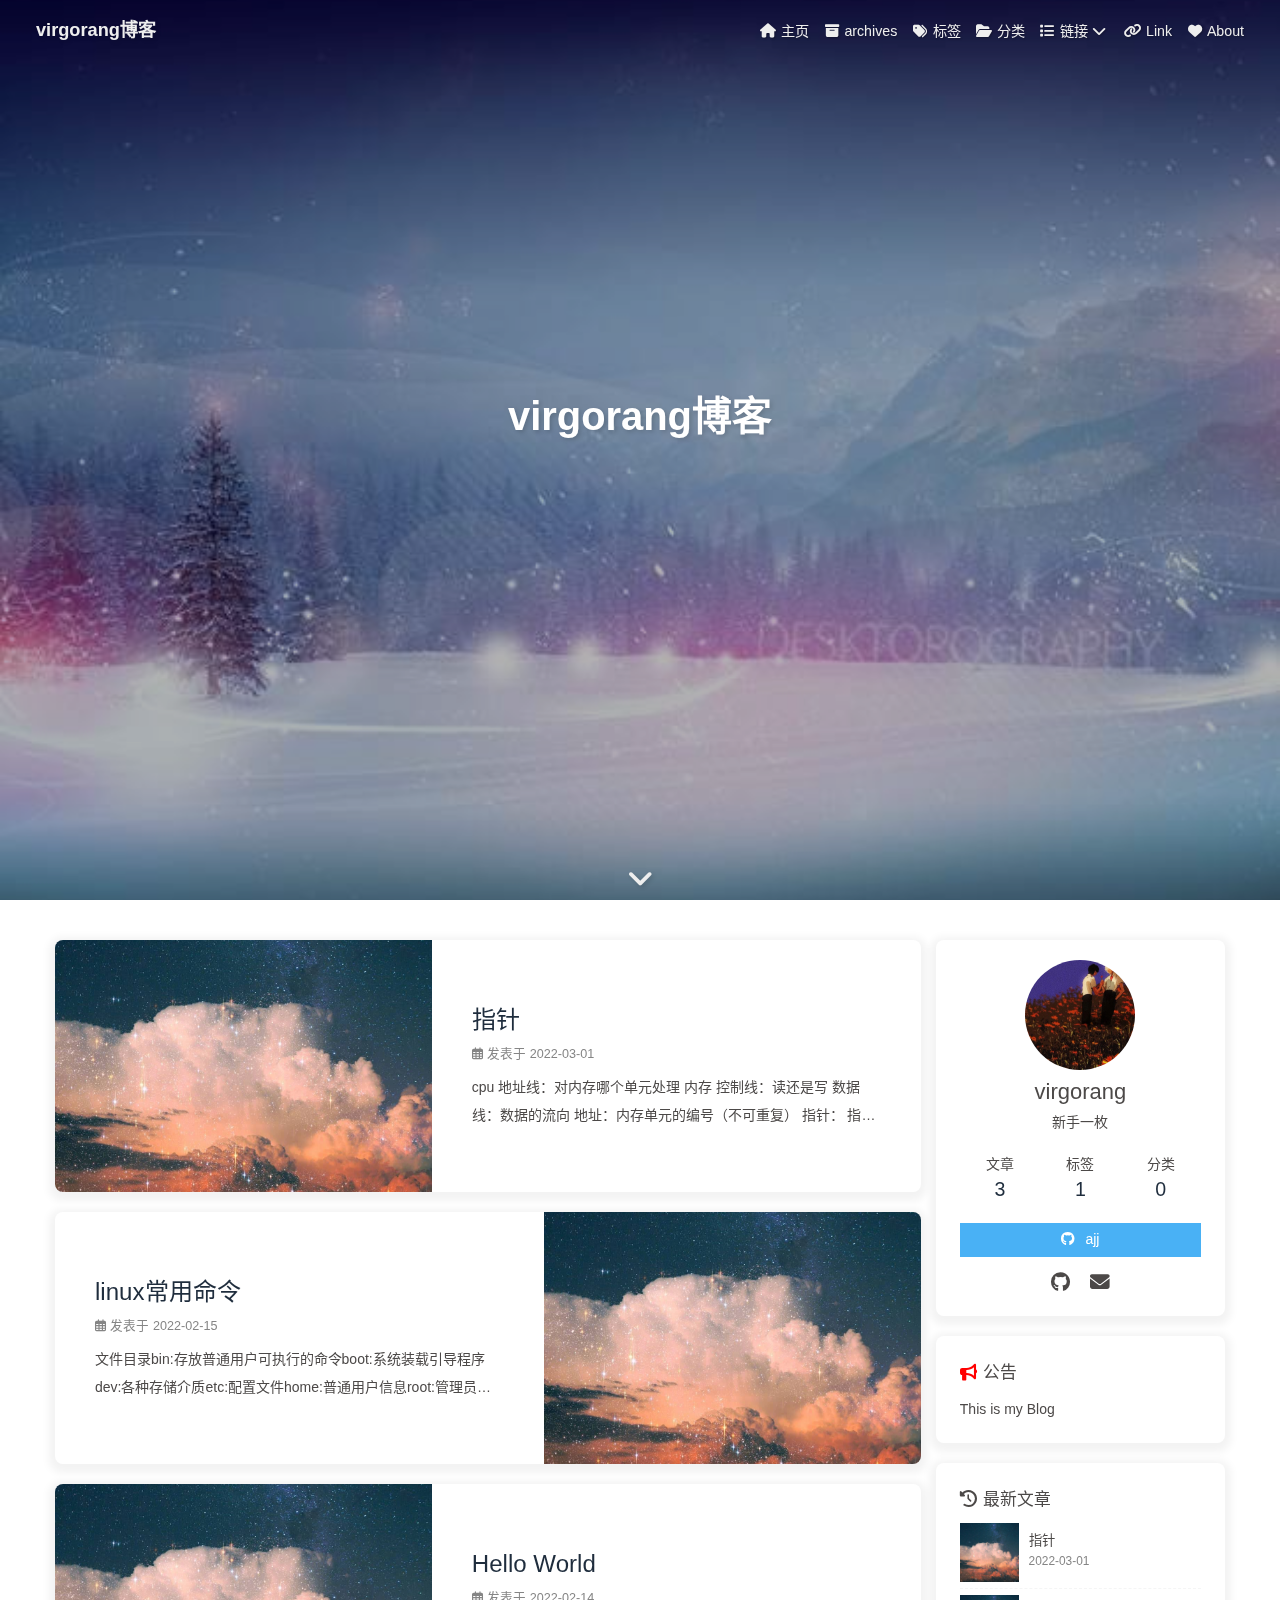
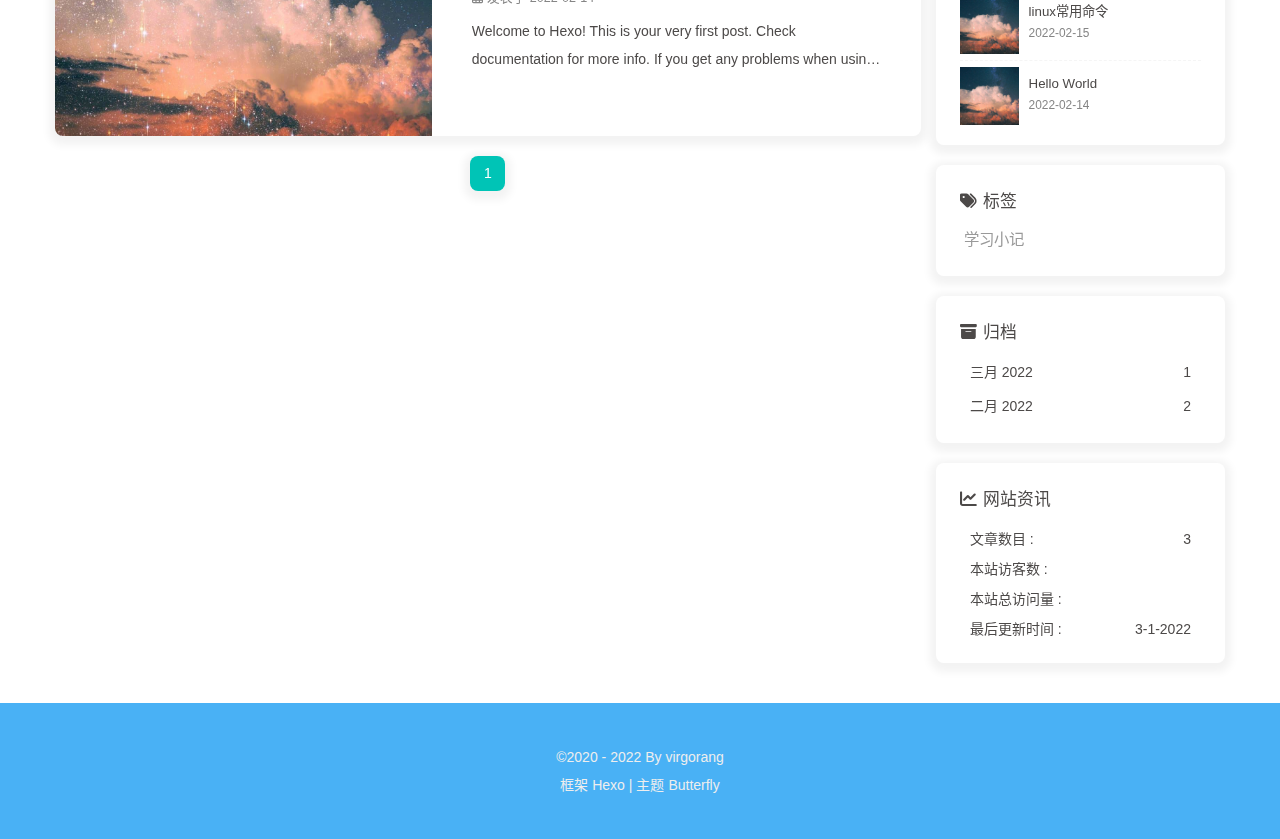
==== commit 4d6d4604: "Site updated: 2022-03-01 20:46:33" ====
--- a/index.html
+++ b/index.html
@@ -51,7 +51,7 @@
   isHome: true,
   isHighlightShrink: false,
   isToc: false,
-  postUpdate: '2022-03-01 20:42:25'
+  postUpdate: '2022-03-01 20:46:25'
 }</script><noscript><style type="text/css">
   #nav {
     opacity: 1
@@ -183,4 +183,4 @@
 Deploy to remote sites$ hexo deploy
 
 More info: Deployment
-</div></div></div><nav id="pagination"><div class="pagination"><span class="page-number current">1</span></div></nav></div><div class="aside-content" id="aside-content"><div class="card-widget card-info"><div class="is-center"><div class="avatar-img"><img src="/./img/tou.png" onerror="this.onerror=null;this.src='/img/friend_404.gif'" alt="avatar"/></div><div class="author-info__name">virgorang</div><div class="author-info__description">新手一枚</div></div><div class="card-info-data is-center"><div class="card-info-data-item"><a href="/archives/"><div class="headline">文章</div><div class="length-num">3</div></a></div><div class="card-info-data-item"><a href="/tags/"><div class="headline">标签</div><div class="length-num">1</div></a></div><div class="card-info-data-item"><a href="/categories/"><div class="headline">分类</div><div class="length-num">0</div></a></div></div><a id="card-info-btn" target="_blank" rel="noopener" href="https://github.com/virgorang"><i class="fab fa-github"></i><span>ajj</span></a><div class="card-info-social-icons is-center"><a class="social-icon" href="https://github.com/virgorang" target="_blank" title="Github"><i class="fab fa-github"></i></a><a class="social-icon" href="mailto:xxxxxx@gmail.com" target="_blank" title="Email"><i class="fas fa-envelope"></i></a></div></div><div class="card-widget card-announcement"><div class="item-headline"><i class="fas fa-bullhorn fa-shake"></i><span>公告</span></div><div class="announcement_content">This is my Blog</div></div><div class="sticky_layout"><div class="card-widget card-recent-post"><div class="item-headline"><i class="fas fa-history"></i><span>最新文章</span></div><div class="aside-list"><div class="aside-list-item"><a class="thumbnail" href="/2022/03/01/%E6%8C%87%E9%92%88%E5%B0%8F%E8%AE%B0/" title="指针"><img src="/./img/sky_2.jpeg" onerror="this.onerror=null;this.src='/img/404.jpg'" alt="指针"/></a><div class="content"><a class="title" href="/2022/03/01/%E6%8C%87%E9%92%88%E5%B0%8F%E8%AE%B0/" title="指针">指针</a><time datetime="2022-03-01T12:15:21.000Z" title="发表于 2022-03-01 20:15:21">2022-03-01</time></div></div><div class="aside-list-item"><a class="thumbnail" href="/2022/02/15/linux%E5%91%BD%E4%BB%A4/" title="linux常用命令"><img src="/./img/sky_2.jpeg" onerror="this.onerror=null;this.src='/img/404.jpg'" alt="linux常用命令"/></a><div class="content"><a class="title" href="/2022/02/15/linux%E5%91%BD%E4%BB%A4/" title="linux常用命令">linux常用命令</a><time datetime="2022-02-15T09:29:27.297Z" title="发表于 2022-02-15 17:29:27">2022-02-15</time></div></div><div class="aside-list-item"><a class="thumbnail" href="/2022/02/14/hello-world/" title="Hello World"><img src="/./img/sky_2.jpeg" onerror="this.onerror=null;this.src='/img/404.jpg'" alt="Hello World"/></a><div class="content"><a class="title" href="/2022/02/14/hello-world/" title="Hello World">Hello World</a><time datetime="2022-02-14T07:41:02.362Z" title="发表于 2022-02-14 15:41:02">2022-02-14</time></div></div></div></div><div class="card-widget card-tags"><div class="item-headline"><i class="fas fa-tags"></i><span>标签</span></div><div class="card-tag-cloud"><a href="/tags/%E5%AD%A6%E4%B9%A0%E5%B0%8F%E8%AE%B0/" style="font-size: 1.1em; color: #999">学习小记</a></div></div><div class="card-widget card-archives"><div class="item-headline"><i class="fas fa-archive"></i><span>归档</span></div><ul class="card-archive-list"><li class="card-archive-list-item"><a class="card-archive-list-link" href="/archives/2022/03/"><span class="card-archive-list-date">三月 2022</span><span class="card-archive-list-count">1</span></a></li><li class="card-archive-list-item"><a class="card-archive-list-link" href="/archives/2022/02/"><span class="card-archive-list-date">二月 2022</span><span class="card-archive-list-count">2</span></a></li></ul></div><div class="card-widget card-webinfo"><div class="item-headline"><i class="fas fa-chart-line"></i><span>网站资讯</span></div><div class="webinfo"><div class="webinfo-item"><div class="item-name">文章数目 :</div><div class="item-count">3</div></div><div class="webinfo-item"><div class="item-name">本站访客数 :</div><div class="item-count" id="busuanzi_value_site_uv"></div></div><div class="webinfo-item"><div class="item-name">本站总访问量 :</div><div class="item-count" id="busuanzi_value_site_pv"></div></div><div class="webinfo-item"><div class="item-name">最后更新时间 :</div><div class="item-count" id="last-push-date" data-lastPushDate="2022-03-01T12:42:25.389Z"></div></div></div></div></div></div></main><footer id="footer"><div id="footer-wrap"><div class="copyright">&copy;2020 - 2022 By virgorang</div><div class="framework-info"><span>框架 </span><a target="_blank" rel="noopener" href="https://hexo.io">Hexo</a><span class="footer-separator">|</span><span>主题 </span><a target="_blank" rel="noopener" href="https://github.com/jerryc127/hexo-theme-butterfly">Butterfly</a></div></div></footer></div><div id="rightside"><div id="rightside-config-hide"><button id="darkmode" type="button" title="浅色和深色模式转换"><i class="fas fa-adjust"></i></button><button id="hide-aside-btn" type="button" title="单栏和双栏切换"><i class="fas fa-arrows-alt-h"></i></button></div><div id="rightside-config-show"><button id="rightside_config" type="button" title="设置"><i class="fas fa-cog fa-spin"></i></button><button id="go-up" type="button" title="回到顶部"><i class="fas fa-arrow-up"></i></button></div></div><div><script src="/js/utils.js"></script><script src="/js/main.js"></script><script src="https://cdn.jsdelivr.net/npm/@fancyapps/ui/dist/fancybox.umd.js"></script><div class="js-pjax"></div><script async data-pjax src="//busuanzi.ibruce.info/busuanzi/2.3/busuanzi.pure.mini.js"></script></div></body></html>+</div></div></div><nav id="pagination"><div class="pagination"><span class="page-number current">1</span></div></nav></div><div class="aside-content" id="aside-content"><div class="card-widget card-info"><div class="is-center"><div class="avatar-img"><img src="/./img/tou.png" onerror="this.onerror=null;this.src='/img/friend_404.gif'" alt="avatar"/></div><div class="author-info__name">virgorang</div><div class="author-info__description">新手一枚</div></div><div class="card-info-data is-center"><div class="card-info-data-item"><a href="/archives/"><div class="headline">文章</div><div class="length-num">3</div></a></div><div class="card-info-data-item"><a href="/tags/"><div class="headline">标签</div><div class="length-num">1</div></a></div><div class="card-info-data-item"><a href="/categories/"><div class="headline">分类</div><div class="length-num">0</div></a></div></div><a id="card-info-btn" target="_blank" rel="noopener" href="https://github.com/virgorang"><i class="fab fa-github"></i><span>ajj</span></a><div class="card-info-social-icons is-center"><a class="social-icon" href="https://github.com/virgorang" target="_blank" title="Github"><i class="fab fa-github"></i></a><a class="social-icon" href="mailto:xxxxxx@gmail.com" target="_blank" title="Email"><i class="fas fa-envelope"></i></a></div></div><div class="card-widget card-announcement"><div class="item-headline"><i class="fas fa-bullhorn fa-shake"></i><span>公告</span></div><div class="announcement_content">This is my Blog</div></div><div class="sticky_layout"><div class="card-widget card-recent-post"><div class="item-headline"><i class="fas fa-history"></i><span>最新文章</span></div><div class="aside-list"><div class="aside-list-item"><a class="thumbnail" href="/2022/03/01/%E6%8C%87%E9%92%88%E5%B0%8F%E8%AE%B0/" title="指针"><img src="/./img/sky_2.jpeg" onerror="this.onerror=null;this.src='/img/404.jpg'" alt="指针"/></a><div class="content"><a class="title" href="/2022/03/01/%E6%8C%87%E9%92%88%E5%B0%8F%E8%AE%B0/" title="指针">指针</a><time datetime="2022-03-01T12:15:21.000Z" title="发表于 2022-03-01 20:15:21">2022-03-01</time></div></div><div class="aside-list-item"><a class="thumbnail" href="/2022/02/15/linux%E5%91%BD%E4%BB%A4/" title="linux常用命令"><img src="/./img/sky_2.jpeg" onerror="this.onerror=null;this.src='/img/404.jpg'" alt="linux常用命令"/></a><div class="content"><a class="title" href="/2022/02/15/linux%E5%91%BD%E4%BB%A4/" title="linux常用命令">linux常用命令</a><time datetime="2022-02-15T09:29:27.297Z" title="发表于 2022-02-15 17:29:27">2022-02-15</time></div></div><div class="aside-list-item"><a class="thumbnail" href="/2022/02/14/hello-world/" title="Hello World"><img src="/./img/sky_2.jpeg" onerror="this.onerror=null;this.src='/img/404.jpg'" alt="Hello World"/></a><div class="content"><a class="title" href="/2022/02/14/hello-world/" title="Hello World">Hello World</a><time datetime="2022-02-14T07:41:02.362Z" title="发表于 2022-02-14 15:41:02">2022-02-14</time></div></div></div></div><div class="card-widget card-tags"><div class="item-headline"><i class="fas fa-tags"></i><span>标签</span></div><div class="card-tag-cloud"><a href="/tags/%E5%AD%A6%E4%B9%A0%E5%B0%8F%E8%AE%B0/" style="font-size: 1.1em; color: #999">学习小记</a></div></div><div class="card-widget card-archives"><div class="item-headline"><i class="fas fa-archive"></i><span>归档</span></div><ul class="card-archive-list"><li class="card-archive-list-item"><a class="card-archive-list-link" href="/archives/2022/03/"><span class="card-archive-list-date">三月 2022</span><span class="card-archive-list-count">1</span></a></li><li class="card-archive-list-item"><a class="card-archive-list-link" href="/archives/2022/02/"><span class="card-archive-list-date">二月 2022</span><span class="card-archive-list-count">2</span></a></li></ul></div><div class="card-widget card-webinfo"><div class="item-headline"><i class="fas fa-chart-line"></i><span>网站资讯</span></div><div class="webinfo"><div class="webinfo-item"><div class="item-name">文章数目 :</div><div class="item-count">3</div></div><div class="webinfo-item"><div class="item-name">本站访客数 :</div><div class="item-count" id="busuanzi_value_site_uv"></div></div><div class="webinfo-item"><div class="item-name">本站总访问量 :</div><div class="item-count" id="busuanzi_value_site_pv"></div></div><div class="webinfo-item"><div class="item-name">最后更新时间 :</div><div class="item-count" id="last-push-date" data-lastPushDate="2022-03-01T12:46:25.776Z"></div></div></div></div></div></div></main><footer id="footer"><div id="footer-wrap"><div class="copyright">&copy;2020 - 2022 By virgorang</div><div class="framework-info"><span>框架 </span><a target="_blank" rel="noopener" href="https://hexo.io">Hexo</a><span class="footer-separator">|</span><span>主题 </span><a target="_blank" rel="noopener" href="https://github.com/jerryc127/hexo-theme-butterfly">Butterfly</a></div></div></footer></div><div id="rightside"><div id="rightside-config-hide"><button id="darkmode" type="button" title="浅色和深色模式转换"><i class="fas fa-adjust"></i></button><button id="hide-aside-btn" type="button" title="单栏和双栏切换"><i class="fas fa-arrows-alt-h"></i></button></div><div id="rightside-config-show"><button id="rightside_config" type="button" title="设置"><i class="fas fa-cog fa-spin"></i></button><button id="go-up" type="button" title="回到顶部"><i class="fas fa-arrow-up"></i></button></div></div><div><script src="/js/utils.js"></script><script src="/js/main.js"></script><script src="https://cdn.jsdelivr.net/npm/@fancyapps/ui/dist/fancybox.umd.js"></script><div class="js-pjax"></div><script async data-pjax src="//busuanzi.ibruce.info/busuanzi/2.3/busuanzi.pure.mini.js"></script></div></body></html>